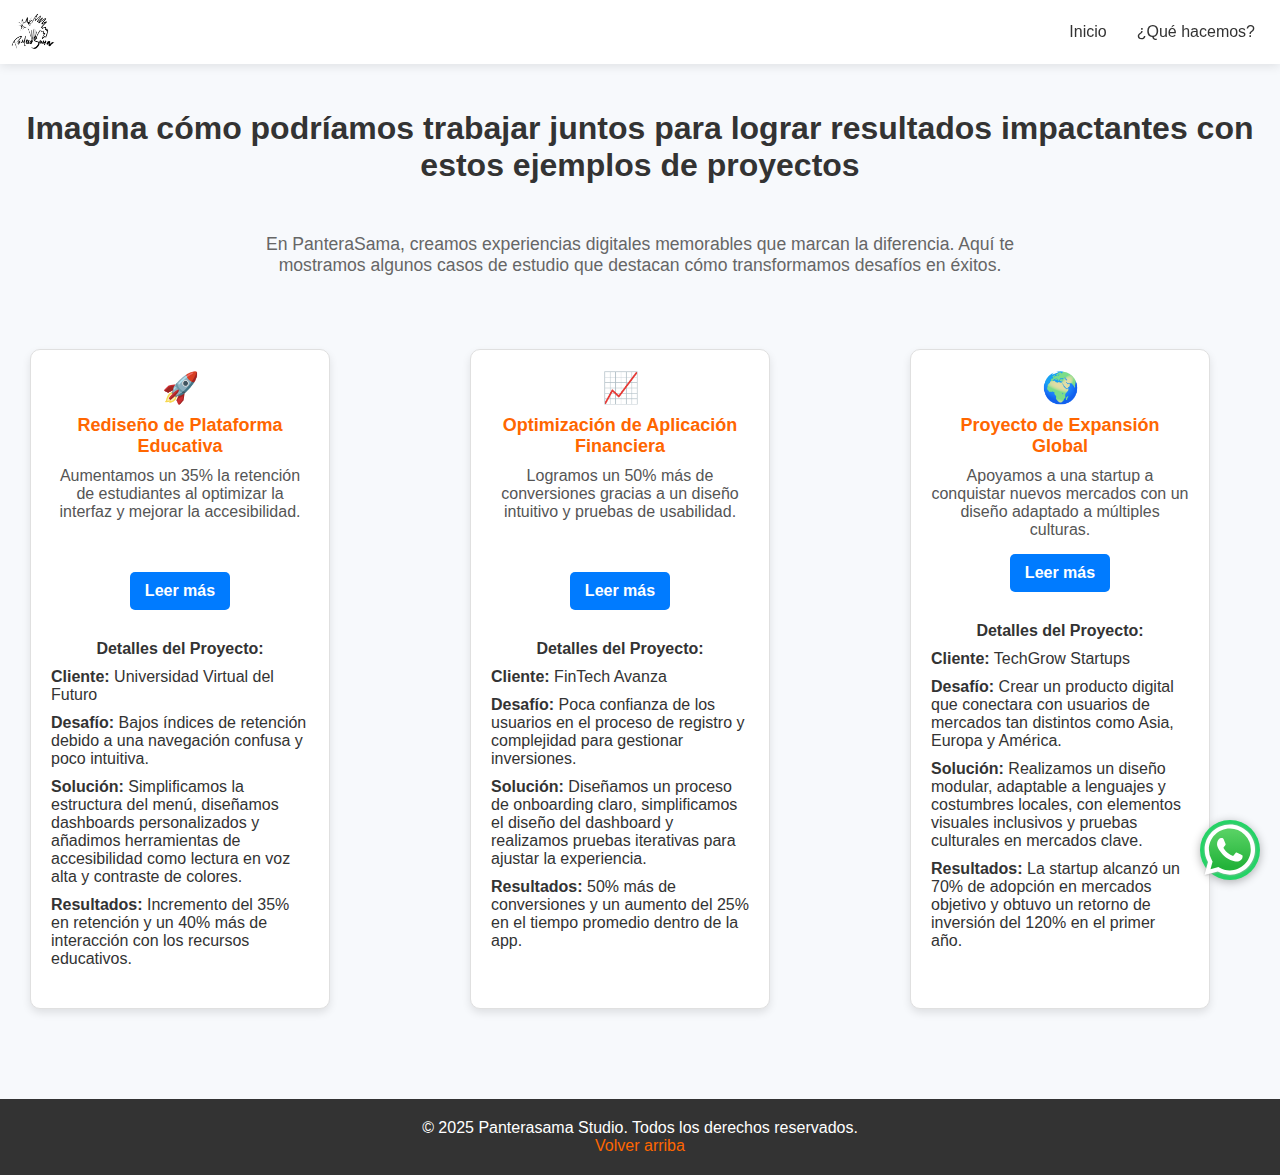
==== quehacemos.html @ 14761b4a "quehacemos" ====
<!DOCTYPE html>
<html lang="es">
<head>
    <meta charset="UTF-8">
    <meta name="viewport" content="width=device-width, initial-scale=1.0">
    <title>Casos de Éxito - Panterasama Studio</title>
    <link rel="stylesheet" href="css/principal.css">
    <link href="https://fonts.googleapis.com/css2?family=Merriweather:wght@300;400;700&display=swap" rel="stylesheet">
</head>
<body>

<!-- Navbar -->
<nav>
    <div class="logo">
        <img src="assets/logo.png" alt="Logo" />
    </div>
    <div class="menu-toggle" id="menu-toggle">☰</div>
    <div class="menu" id="menu">
        <a href="index.html">Inicio</a>
        <a href="quehacemos.html">¿Qué hacemos?</a>
 
    </div>
</nav>
<!-- Botón de WhatsApp -->
<a href="https://wa.me/5491128074418?text=Quiero%20contactarme%20con%20un%20experto%20en%20UX" class="whatsapp-btn" target="_blank">
        
    <img src="assets/WhatsApp.svg">
 </a>
<section id="exitos" class="section">
    <h2>Imagina cómo podríamos trabajar juntos para lograr resultados impactantes con estos ejemplos de proyectos</h2>
    <p>En PanteraSama, creamos experiencias digitales memorables que marcan la diferencia. Aquí te mostramos algunos casos de estudio que destacan cómo transformamos desafíos en éxitos.<br><br><br><br></p>

    <div class="card-container">
        <!-- Caso 1: Plataforma Educativa -->
        <div class="card">
            <div class="card-icon">🚀</div>
            <h3 class="card-title">Rediseño de Plataforma Educativa</h3>
            <p class="card-paragraph">Aumentamos un 35% la retención de estudiantes al optimizar la interfaz y mejorar la accesibilidad.<br><br><br></p>
            <a href="#" class="card-button">Leer más</a>
            <div class="card-details">
                <h4>Detalles del Proyecto:</h4>
                <ul>
                    <li><strong>Cliente:</strong> Universidad Virtual del Futuro</li>
                    <li><strong>Desafío:</strong> Bajos índices de retención debido a una navegación confusa y poco intuitiva.</li>
                    <li><strong>Solución:</strong> Simplificamos la estructura del menú, diseñamos dashboards personalizados y añadimos herramientas de accesibilidad como lectura en voz alta y contraste de colores.</li>
                    <li><strong>Resultados:</strong> Incremento del 35% en retención y un 40% más de interacción con los recursos educativos.</li>
                </ul>
            </div>
        </div>

        <!-- Caso 2: Aplicación Financiera -->
        <div class="card">
            <div class="card-icon">📈</div>
            <h3 class="card-title">Optimización de Aplicación Financiera</h3>
            <p class="card-paragraph">Logramos un 50% más de conversiones gracias a un diseño intuitivo y pruebas de usabilidad.<br><br><br></p>
            <a href="#" class="card-button">Leer más</a>
            <div class="card-details">
                <h4>Detalles del Proyecto:</h4>
                <ul>
                    <li><strong>Cliente:</strong> FinTech Avanza</li>
                    <li><strong>Desafío:</strong> Poca confianza de los usuarios en el proceso de registro y complejidad para gestionar inversiones.</li>
                    <li><strong>Solución:</strong> Diseñamos un proceso de onboarding claro, simplificamos el diseño del dashboard y realizamos pruebas iterativas para ajustar la experiencia.</li>
                    <li><strong>Resultados:</strong> 50% más de conversiones y un aumento del 25% en el tiempo promedio dentro de la app.</li>
                </ul>
            </div>
        </div>

        <!-- Caso 3: Expansión Global -->
        <div class="card">
            <div class="card-icon">🌍</div>
            <h3 class="card-title">Proyecto de Expansión Global</h3>
            <p class="card-paragraph">Apoyamos a una startup a conquistar nuevos mercados con un diseño adaptado a múltiples culturas.</p>
            <a href="#" class="card-button">Leer más</a><br>
            <div class="card-details">
                <h4>Detalles del Proyecto:</h4>
                <ul>
                    <li><strong>Cliente:</strong> TechGrow Startups</li>
                    <li><strong>Desafío:</strong> Crear un producto digital que conectara con usuarios de mercados tan distintos como Asia, Europa y América.</li>
                    <li><strong>Solución:</strong> Realizamos un diseño modular, adaptable a lenguajes y costumbres locales, con elementos visuales inclusivos y pruebas culturales en mercados clave.</li>
                    <li><strong>Resultados:</strong> La startup alcanzó un 70% de adopción en mercados objetivo y obtuvo un retorno de inversión del 120% en el primer año.</li>
                </ul>
            </div>
        </div>
    </div>
</section>


<!-- Footer -->
<footer>
    <p>&copy; 2025 Panterasama Studio. Todos los derechos reservados.</p>
    <a href="#exitos">Volver arriba</a>
</footer>

<script>
    const menuToggle = document.getElementById('menu-toggle');
    const menu = document.getElementById('menu');

    menuToggle.addEventListener('click', () => {
        menu.classList.toggle('hidden');
    });
</script>
</body>
</html>
---- css/principal.css ----
* {
    margin: 0;
    padding: 0;
    box-sizing: border-box;
    font-family: 'Merriweather', serif;

}
body {
    background: #F7F9FC;
    color: #333;
    overflow-x: hidden;

}

/* Navbar */
nav {
position: fixed;
top: 0;
width: 100%;
background: rgba(255, 255, 255, 0.9);
padding: 10px;
display: flex;
justify-content: space-between;
align-items: center;
z-index: 10;
box-shadow: 0 2px 10px rgba(0, 0, 0, 0.1);
}

.logo img {
height: 40px; /* Ajusta el tamaño según sea necesario */
margin-right: auto; /* Esto empuja el menú a la derecha */
}

.menu {
display: flex; /* Asegura que los elementos de menú estén en una línea */
margin-left: auto; /* Empuja el menú al final (derecha) */
}

nav a {
margin: 0 15px;
color: #333;
text-decoration: none;
font-weight: 500;
font-size: 1rem;
transition: color 0.3s;
}

nav a:hover {
color: #ff6600;
}
.menu-toggle {
    display: none;
    cursor: pointer;
}
.menu {
    display: flex;
}
.menu.hidden {
    display: none;
}
/* Secciones */
.section {
    padding: 80px 20px;
    text-align: center;
    position: relative;
    overflow: hidden;

}
.section h2 {
    font-size: 2rem;
    margin-bottom: 50px;
    margin-top:30px;
}
.section p {
    max-width: 800px;
    margin: 0 auto;
    font-size: 1.1rem;
    color: #666;
}
#hero {
    height: 700px;
    position: relative;
    color: white;
    padding: 100px 20px;
    text-align: center;
    clip-path: ellipse(80% 100% at 50% 0%);
    display: flex;
    flex-direction: column;
    align-items: center;
    justify-content: center;
    overflow: hidden; /* Oculta contenido que sobresalga */
}

.hero-video {
    position: absolute;
    top: 60%;
    left: 50%;
    width: 100%;
    height: 100%;
    min-height: 100%;
    transform: translate(-50%, -50%);
    object-fit: cover;
    z-index: -1;
    
}

#hero::before {
    content: "";
    position: absolute;
    top: 0;
    left: 0;
    width: 100%;
    height: 100%;
    background: radial-gradient(circle, rgba(0, 0, 0, 0.5) 0%, rgba(0, 0, 0, 0) 80%);
    z-index: 1;
    
}

#hero h1,
#hero p,
.cta-button-secondary {
    position: relative;
    z-index: 1;
}

.cta-button-secondary {
    display: inline-block;
    background-color: rgb(36, 36, 36);
    color: white;
    padding: 15px 30px;
    font-size: 1.2rem;
    text-decoration: none;
    border-radius: 25px;
    margin-top: 50px;
    transition: background-color 0.3s;
    box-shadow: 5px 5px 50px rgba(255, 255, 255, 0.5); 
}

.cta-button-secondary:hover {
    background-color: #555;
}

.wave {
    position: absolute;
    width: 100%;
    height: 80px;
    bottom: 100%;
    left: 0;
    background: #f9f9f9;
    clip-path: ellipse(50% 40% at 50% 100%);
}



/* Media Queries para pantallas más pequeñas */
@media (max-width: 768px) {
    #hero {
        padding: 50px 10px; /* Ajusta el padding para pantallas pequeñas */
    }

    .hero-video {
        min-height: auto; /* Permite que la altura se ajuste automáticamente */
    }

    .cta-button-secondary {
        font-size: 1rem; /* Reduce el tamaño de fuente del botón */
        padding: 10px 20px; /* Ajusta el padding del botón */
    }
}
/* Efecto de cierre y apertura para el video */
.hero-video.fade-out {
    animation: fadeOut 1s forwards;
}

.hero-video.fade-in {
    animation: fadeIn 1s forwards;
}
/* Efecto de cierre y apertura para el video */
.hero-video {
    opacity: 1;
    transition: opacity 1s ease;
}

.hero-video.fade-out {
    opacity: 0;
}

.hero-video.fade-in {
    opacity: 1;
}

/* Resto de tu CSS como el original */

/* Animaciones de difusión */
@keyframes fadeOut {
    from {
        opacity: 1;
    }
    to {
        opacity: 0;
    }
}

@keyframes fadeIn {
    from {
        opacity: 0;
    }
    to {
        opacity: 1;
    }
}

/* Resto de las secciones */
.benefits, .services {
    display: flex;
    flex-wrap: wrap;
    justify-content: center;
    gap: 20px;
    margin-top: 40px;
}
.benefit-card, .service-card {
    background: white;
    box-shadow: 0px 4px 8px rgba(0, 0, 0, 0.1);
    padding: 20px;
    border-radius: 15px;
    width: 300px;
    text-align: left;
    transition: transform 0.3s;
}
.benefit-card:hover, .service-card:hover {
    transform: translateY(-5px);
}
.benefit-card h3, .service-card h3 {
    color: #ff6600;
    font-size: 1.2rem;
    margin-bottom: 10px;
}
.benefit-card p, .service-card p {
    font-size: 1rem;
    color: #555;
}
.plans {
display: flex;
justify-content: center;
gap: 20px;
margin-top: 40px;
}

.plan-card {
background: white;
box-shadow: 0px 4px 8px rgba(0, 0, 0, 0.1);
padding: 20px;
border-radius: 15px;
width: 300px;
text-align: center;
transition: transform 0.3s;
}

.plan-card:hover {
transform: translateY(-5px);
}

.plan-card h3 {
color: #ff6600;
font-size: 1.5rem;
margin-bottom: 10px;
}

.plan-card p {
font-size: 1rem;
color: #555;
}
table {
margin-top: 40px;
border-collapse: collapse;
width: 100%;
}

th, td {
border: 1px solid #ddd;
padding: 8px;
text-align: center;
}

th {
background-color: #f2f2f2;
color: #333;
}

td {
background-color: white;
color: #555;
}

tr:hover {
background-color: #f1f1f1;
}

/* FAQ */
.faq {
    margin-top: 40px;
    width: 100%;
}
.faq-question {
    background: #fff;
    padding: 15px;
    margin: 10px 0;
    border-radius: 5px;
    cursor: pointer;
    display: flex;
    justify-content: space-between;
    align-items: center;
    box-shadow: 0px 2px 4px rgba(0, 0, 0, 0.1);
}
.faq-answer {
    display: none;
    padding: 15px;
    background: #f9f9f9;
    border-radius: 5px;
    margin-top: 5px;
    box-shadow: 0px 2px 4px rgba(0, 0, 0, 0.1);
}
/* Footer */
footer {
    padding: 20px;
    background-color: #333;
    color: white;
    text-align: center;
}
footer a {
    color: #ff6600;
    text-decoration: none;
    margin: 0 10px;
}
/* Responsive Styles */
@media (max-width: 768px) {
    .menu {
        display: none;
        flex-direction: column;
        position: absolute;
        top: 60px;
        right: 0;
        background: white;
        width: 200px;
        border: 1px solid #ccc;
    }
    .menu-toggle {
        display: block;
    }
}
#planes {
background: #f7f9fc;
padding: 50px 20px;
border-radius: 15px;
margin-top: 40px;
}

.plan-card {
background: white;
box-shadow: 0px 4px 16px rgba(0, 0, 0, 0.1);
padding: 30px;
border-radius: 15px;
width: 300px;
text-align: center;
transition: transform 0.3s;
position: relative;
overflow: hidden;
}

.plan-card:hover {
transform: translateY(-5px);
}

.plan-card h3 {
color: #ff6600;
font-size: 1.5rem;
margin-bottom: 10px;
}

.plan-card p {
font-size: 1rem;
color: #555;
}

.plan-price {
font-size: 1.5rem;
color: #333;
margin: 15px 0;
}

ul {
list-style-type: none;
padding: 0;
text-align: left;
margin-bottom: 20px;
}

ul li {
margin: 10px 0;
}
.plan-price {
font-size: 2rem; /* Aumenta el tamaño de la fuente */
color: #ff6600; /* Cambia el color para mayor contraste */
margin: 20px 0; /* Espacio superior e inferior */

padding: 10px; /* Agrega un poco de espacio interno */

border-radius: 10px; /* Bordes redondeados para suavizar el diseño */
background-color: rgba(255, 102, 0, 0.1); /* Fondo semitransparente */

}

p.plan-price{margin-top:20px;margin-bottom:20px;}
.service-card {
background: white;
box-shadow: 0px 8px 16px rgba(0, 0, 0, 0.1);
padding: 20px;
border-radius: 15px;
width: 300px;
text-align: center; /* Cambiar a centro */
transition: transform 0.3s, box-shadow 0.3s; /* Animación más fluida */
}

.service-card:hover {
transform: translateY(-5px);
box-shadow: 0px 12px 24px rgba(0, 0, 0, 0.2); /* Sombra más pronunciada al hacer hover */
}

.service-icon {
width: 100px; /* Ajustar el tamaño de la imagen */
height: auto; /* Mantener la proporción */
margin-bottom: 15px; /* Espaciado entre imagen y título */
}
#section2 {
    background: #f7f9fc;
}
.services {
    display: grid;
    grid-template-columns: repeat(auto-fit, minmax(250px, 1fr));
    gap: 20px;
    margin-top: 40px;
    padding: 20px;
}
.service-card {
    background: white;
    box-shadow: 0px 8px 16px rgba(0, 0, 0, 0.1);
    padding: 20px;
    border-radius: 15px;
    text-align: center;
    transition: transform 0.3s, box-shadow 0.3s;
    opacity: 0;
    transform: translateY(20px);
    animation: fadeIn 0.5s forwards;
}
.service-card:hover {
    transform: translateY(-5px);
           }
@keyframes fadeIn {
    to {
        opacity: 1;
        transform: translateY(0);
    }
}
.service-icon {
    width: 80px; /* Ajustar el tamaño de la imagen */
    height: auto; /* Mantener la proporción */
    margin-bottom: 15px; /* Espaciado entre imagen y título */
}
.step-by-step {
margin-top: 40px;
padding: 20px;
background: linear-gradient(to right, #a3e1e2, #d1a6e0, #ffffff);
border-radius: 10px;
box-shadow: 0px 2px 8px rgba(0, 0, 0, 0.1);
}

.step {
margin: 20px 0;
padding: 15px;

border-radius: 5px;
box-shadow: 0px 2px 4px rgba(0, 0, 0, 0.1);
}

.step h3 {
color: #ff6600;
}
#nuestro-proceso {
background: linear-gradient(to right, #a3e1e2, #d1a6e0, #ffffff);
padding: 50px 20px;
border-radius: 10px;
box-shadow: 0px 2px 8px rgba(0, 0, 0, 0.1);
}
.process-container {
position: relative;
max-width: 800px;
margin: 0 auto;
}
.process-step {
display: flex;
align-items: flex-start;
margin: 20px 0;
position: relative;
}
.step-number {
font-size: 3rem; /* Tamaño grande */
font-weight: bold;
color: #ff6600; /* Color que contrasta */
margin-right: 20px; /* Espacio entre número y texto */
}
.step-description {
flex: 1; /* Ocupa el espacio restante */
text-align: left; /* Alineación a la izquierda */
}
/* Degradado en secciones */

#nuestro-proceso {
    background: #f7e6ff;

}
/* Cambia la clase .service-card */
.service-card {
background: transparent; /* Elimina el fondo */
box-shadow: none; /* Elimina la sombra */
padding: 20px; /* Mantiene el espaciado interno */
text-align: center; /* Centra el texto */
transition: transform 0.3s; /* Mantiene la transición */
}

/* Si deseas resaltar un hover, puedes agregarlo sin sombra */
.service-card:hover {
transform: translateY(-5px); /* Efecto hover */
}

/* Asegúrate de ajustar el tamaño de los iconos si es necesario */
.service-icon {
width: 80px; /* Ajustar el tamaño de la imagen */
height: auto; /* Mantener la proporción */
margin-bottom: 15px; /* Espaciado entre imagen y título */
}

/* Mantén la clase de servicios como está */
.services {
display: grid;
grid-template-columns: repeat(auto-fit, minmax(250px, 1fr));
gap: 20px;
margin-top: 40px;
padding: 10px; /* Espaciado alrededor de los servicios */
}
.card-container {
display: flex;
flex-wrap: wrap; /* Permite que las tarjetas se ajusten a diferentes tamaños de pantalla */
justify-content: space-between; /* Espacio entre las tarjetas */
max-width: 1200px; /* Ancho máximo de las tarjetas */
width: 100%; /* Ocupa todo el ancho disponible */
}

.card {
border: 1px solid #e0e0e0; /* Borde más suave */
border-radius: 10px; /* Esquinas redondeadas */
padding: 10px;
background-color: white; /* Fondo blanco para las tarjetas */
width: calc(25% - 10px); /* Ancho de la tarjeta ajustado para 4 en una fila, restando margen */
margin: 5px; /* Espacio entre las tarjetas */
box-shadow: 0 4px 8px rgba(0, 0, 0, 0.1); /* Sombra más suave */
transition: transform 0.2s; /* Transición suave para efectos */
text-align: center; /* Centrar el texto dentro de la tarjeta */
}

.card:hover {
transform: translateY(-5px); /* Elevación en hover */
}

.card-icon {
font-size: 30px; /* Tamaño del icono más grande */
margin-bottom: 10px; /* Espacio debajo del icono */
color: #007BFF; /* Color azul para el icono */
}

.card-title {
font-size: 18px; /* Tamaño del título */
margin: 0; /* Sin margen */
color: #333; /* Color gris oscuro para el título */
}

.card-paragraph {
font-size: 14px; /* Tamaño del párrafo */
margin-top: 5px; /* Espacio arriba del párrafo */
color: #666; /* Color gris claro para el texto */
}

.card-button {
display: inline-block;
margin-top: 15px;
padding: 10px 15px; /* Espaciado del botón */
background-color: #007BFF; /* Color del botón */
color: white; /* Color del texto del botón */
border: none; /* Sin borde */
border-radius: 5px; /* Esquinas redondeadas */
text-decoration: none; /* Sin subrayado */
font-weight: bold; /* Texto en negrita */
text-align: center; /* Centrar texto */
transition: background-color 0.3s; /* Transición de color */
}

.card-button:hover {
background-color: #0056b3; /* Color más oscuro al pasar el mouse */
}

@media (max-width: 600px) {
.card {
width: 90%; /* Ancho de la tarjeta en pantallas pequeñas */
max-width: none; /* Elimina el ancho máximo */
margin: 5px; /* Reducir margen en pantallas pequeñas */
}
}

#section4{
background-color:#ccc;
}
#section5{
    background: linear-gradient(135deg, #A85D7E, #C89EAD, #EDEDED, #B4A6B0, #634D6E, #422532); /* Degradado de azul claro a violeta suave y blanco */}

.whatsapp-btn {
position: fixed;
bottom: 20px;
right: 20px;
background-color: #25d366;
color: white;
border-radius: 50%;
width: 60px;
height: 60px;
display: flex;
align-items: center;
justify-content: center;
font-size: 30px;
box-shadow: 0px 2px 10px rgba(0, 0, 0, 0.3);
cursor: pointer;
z-index: 1000;
text-decoration: none;
}

.whatsapp-btn:hover {
background-color: #20b358;
}
/* Estilos para el aviso de promoción */
.promo-banner {
    position: fixed;
    top: 60px; /* Ajusta según la altura de tu nav */
    width: 100%;
    background-color:#333;
    color: white;
    text-align: center;
    font-size: 1.2rem;
    padding: 10px 0;
    z-index: 1000;
    overflow: hidden;
}

.promo-message {
    display: inline-block;
    white-space: nowrap;
    animation: scroll 10s linear infinite;
}

/* Animación de carrusel */
@keyframes scroll {
    0% {
        transform: translateX(100%);
    }
    100% {
        transform: translateX(-100%);
    }
}
nav {
    position: fixed;
    top: 0;
    width: 100%;
    background: rgb(255, 255, 255, 0.9);
    padding: 10px;
    display: flex;
    justify-content: space-between;
    align-items: center;
    z-index: 10;
    : 0 2px 10px rgb(0, 0, 0, 0.1);
    }
    
    .logo img {
    height: 40px; /* Ajusta el tamaño según sea necesario */
    margin-right: auto; /* Esto empuja el menú a la derecha */
    }
    
    .menu {
    display: flex; /* Asegura que los elementos de menú estén en una línea */
    margin-left: auto; /* Empuja el menú al final (derecha) */
    }
    
    nav a {
    margin: 0 15px;
    color: #333;
    text-decoration: none;
    font-weight: 500;
    font-size: 1rem;
    transition: color 0.3s;
    }
    
    nav a:hover {
    color: #ff6600;
    }
    .menu-toggle {
        display: none;
        cursor: pointer;
    }
    .menu {
        display: flex;
    }
    .menu.hidden {
        display: none;
    }
    /* Secciones */
    .section {
        padding: 80px 20px;
        text-align: center;
        position: relative;
        overflow: hidden;
    
    }
    .section h2 {
        font-size: 2rem;
        margin-bottom: 50px;
        margin-top:30px;
    }
    .section p {
        max-width: 800px;
        margin: 0 auto;
        font-size: 1.1rem;
        color: #666;
    }
    #hero {
        height: 700px;
        position: relative;
        color: white;
        padding: 100px 20px;
        text-align: center;
        clip-path: ellipse(80% 100% at 50% 0%);
        display: flex;
        flex-direction: column;
        align-items: center;
        justify-content: center;
        overflow: hidden; /* Oculta contenido que sobresalga */
    }
    
    .hero-video {
        position: absolute;
        top: 60%;
        left: 50%;
        width: 100%;
        height: 100%;
        min-height: 100%;
        transform: translate(-50%, -50%);
        object-fit: cover;
        z-index: -1;
        
    }
    
    #hero::before {
        content: "";
        position: absolute;
        top: 0;
        left: 0;
        width: 100%;
        height: 100%;
        background: radial-gradient(circle, rgb(0, 0, 0, 0.5) 0%, rgb(0, 0, 0, 0) 80%);
        z-index: 1;
        
    }
    
    #hero h1,
    #hero p,
    .cta-button-secondary {
        position: relative;
        z-index: 1;
    }
    
    .cta-button-secondary {
        display: inline-block;
        background-color: rgb(36, 36, 36);
        color: white;
        padding: 15px 30px;
        font-size: 1.2rem;
        text-decoration: none;
        border-radius: 25px;
        margin-top: 50px;
        transition: background-color 0.3s;
        : 5px 5px 50px rgb(255, 255, 255, 0.5); 
    }
    
    .cta-button-secondary:hover {
        background-color: #555;
    }
    
    .wave {
        position: absolute;
        width: 100%;
        height: 80px;
        bottom: 100%;
        left: 0;
        background: #f9f9f9;
        clip-path: ellipse(50% 40% at 50% 100%);
    }
    
    
    
    /* Media Queries para pantallas más pequeñas */
    @media (max-width: 768px) {
        #hero {
            padding: 50px 10px; /* Ajusta el padding para pantallas pequeñas */
        }
    
        .hero-video {
            min-height: auto; /* Permite que la altura se ajuste automáticamente */
        }
    
        .cta-button-secondary {
            font-size: 1rem; /* Reduce el tamaño de fuente del botón */
            padding: 10px 20px; /* Ajusta el padding del botón */
        }
    }
    
    /* Resto de las secciones */
    .benefits, .services {
        display: flex;
        flex-wrap: wrap;
        justify-content: center;
        gap: 20px;
        margin-top: 40px;
    }
    .benefit-card, .service-card {
        background: white;
        : 0px 4px 8px rgb(0, 0, 0, 0.1);
        padding: 20px;
        border-radius: 15px;
        width: 300px;
        text-align: left;
        transition: transform 0.3s;
    }
    .benefit-card:hover, .service-card:hover {
        transform: translateY(-5px);
    }
    .benefit-card h3, .service-card h3 {
        color: #ff6600;
        font-size: 1.2rem;
        margin-bottom: 10px;
    }
    .benefit-card p, .service-card p {
        font-size: 1rem;
        color: #555;
    }
    .plans {
    display: flex;
    justify-content: center;
    gap: 20px;
    margin-top: 40px;
    }
    
    .plan-card {
    background: white;
    : 0px 4px 8px rgb(0, 0, 0, 0.1);
    padding: 20px;
    border-radius: 15px;
    width: 300px;
    text-align: center;
    transition: transform 0.3s;
    }
    
    .plan-card:hover {
    transform: translateY(-5px);
    }
    
    .plan-card h3 {
    color: #ff6600;
    font-size: 1.5rem;
    margin-bottom: 10px;
    }
    
    .plan-card p {
    font-size: 1rem;
    color: #555;
    }
    table {
    margin-top: 40px;
    border-collapse: collapse;
    width: 100%;
    }
    
    th, td {
    border: 1px solid #ddd;
    padding: 8px;
    text-align: center;
    }
    
    th {
    background-color: #f2f2f2;
    color: #333;
    }
    
    td {
    background-color: white;
    color: #555;
    }
    
    tr:hover {
    background-color: #f1f1f1;
    }
    
    /* FAQ */
    .faq {
        margin-top: 40px;
        width: 100%;
    }
    .faq-question {
        background: #fff;
        padding: 15px;
        margin: 10px 0;
        border-radius: 5px;
        cursor: pointer;
        display: flex;
        justify-content: space-between;
        align-items: center;
        : 0px 2px 4px rgb(0, 0, 0, 0.1);
    }
    .faq-answer {
        display: none;
        padding: 15px;
        background: #f9f9f9;
        border-radius: 5px;
        margin-top: 5px;
        : 0px 2px 4px rgb(0, 0, 0, 0.1);
    }
    /* Footer */
    footer {
        padding: 20px;
        background-color: #333;
        color: white;
        text-align: center;
    }
    footer a {
        color: #ff6600;
        text-decoration: none;
        margin: 0 10px;
    }
    /* Responsive Styles */
    @media (max-width: 768px) {
        .menu {
            display: none;
            flex-direction: column;
            position: absolute;
            top: 60px;
            right: 0;
            background: white;
            width: 200px;
            border: 1px solid #ccc;
        }
        .menu-toggle {
            display: block;
        }
    }
    #planes {
    background: #f7f9fc;
    padding: 50px 20px;
    border-radius: 15px;
    margin-top: 40px;
    }
    
    .plan-card {
    background: white;
    : 0px 4px 16px rgb(0, 0, 0, 0.1);
    padding: 30px;
    border-radius: 15px;
    width: 300px;
    text-align: center;
    transition: transform 0.3s;
    position: relative;
    overflow: hidden;
    }
    
    .plan-card:hover {
    transform: translateY(-5px);
    }
    
    .plan-card h3 {
    color: #ff6600;
    font-size: 1.5rem;
    margin-bottom: 10px;
    }
    
    .plan-card p {
    font-size: 1rem;
    color: #555;
    }
    
    .plan-price {
    font-size: 1.5rem;
    color: #333;
    margin: 15px 0;
    }
    
    ul {
    list-style-type: none;
    padding: 0;
    text-align: left;
    margin-bottom: 20px;
    }
    
    ul li {
    margin: 10px 0;
    }
    .plan-price {
    font-size: 2rem; /* Aumenta el tamaño de la fuente */
    color: #ff6600; /* Cambia el color para mayor contraste */
    margin: 20px 0; /* Espacio superior e inferior */
    
    padding: 10px; /* Agrega un poco de espacio interno */
    
    border-radius: 10px; /* Bordes redondeados para suavizar el diseño */
    background-color: rgb(255, 102, 0, 0.1); /* Fondo semitransparente */
    
    }
    
    p.plan-price{margin-top:20px;margin-bottom:20px;}
    .service-card {
    background: white;
    : 0px 8px 16px rgb(0, 0, 0, 0.1);
    padding: 20px;
    border-radius: 15px;
    width: 300px;
    text-align: center; /* Cambiar a centro */
    transition: transform 0.3s,  0.3s; /* Animación más fluida */
    }
    
    .service-card:hover {
    transform: translateY(-5px);
    : 0px 12px 24px rgb(0, 0, 0, 0.2); /* Sombra más pronunciada al hacer hover */
    }
    
    .service-icon {
    width: 100px; /* Ajustar el tamaño de la imagen */
    height: auto; /* Mantener la proporción */
    margin-bottom: 15px; /* Espaciado entre imagen y título */
    }
    #section2 {
        background: #f7f9fc;
    }
    .services {
        display: grid;
        grid-template-columns: repeat(auto-fit, minmax(250px, 1fr));
        gap: 20px;
        margin-top: 40px;
        padding: 20px;
    }
    .service-card {
        background: white;
        : 0px 8px 16px rgb(0, 0, 0, 0.1);
        padding: 20px;
        border-radius: 15px;
        text-align: center;
        transition: transform 0.3s,  0.3s;
        opacity: 0;
        transform: translateY(20px);
        animation: fadeIn 0.5s forwards;
    }
    .service-card:hover {
        transform: translateY(-5px);
               }
    @keyframes fadeIn {
        to {
            opacity: 1;
            transform: translateY(0);
        }
    }
    .service-icon {
        width: 80px; /* Ajustar el tamaño de la imagen */
        height: auto; /* Mantener la proporción */
        margin-bottom: 15px; /* Espaciado entre imagen y título */
    }
    .step-by-step {
    margin-top: 40px;
    padding: 20px;
    background: none(to right, #a3e1e2, #d1a6e0, #ffffff);
    border-radius: 10px;
    : 0px 2px 8px rgb(0, 0, 0, 0.1);
    }
    
    .step {
    margin: 20px 0;
    padding: 15px;
    
    border-radius: 5px;
    : 0px 2px 4px rgb(0, 0, 0, 0.1);
    }
    
    .step h3 {
    color: #ff6600;
    }
    #nuestro-proceso {
    background: none(to right, #a3e1e2, #d1a6e0, #ffffff);
    padding: 50px 20px;
    border-radius: 10px;
    : 0px 2px 8px rgb(0, 0, 0, 0.1);
    }
    .process-container {
    position: relative;
    max-width: 800px;
    margin: 0 auto;
    }
    .process-step {
    display: flex;
    align-items: flex-start;
    margin: 20px 0;
    position: relative;
    }
    .step-number {
    font-size: 3rem; /* Tamaño grande */
    font-weight: bold;
    color: #ff6600; /* Color que contrasta */
    margin-right: 20px; /* Espacio entre número y texto */
    }
    .step-description {
    flex: 1; /* Ocupa el espacio restante */
    text-align: left; /* Alineación a la izquierda */
    }
    /* Degradado en secciones */
    
    #nuestro-proceso {
        background: #f7e6ff;
    
    }
    /* Cambia la clase .service-card */
    .service-card {
    background: transparent; /* Elimina el fondo */
    : none; /* Elimina la sombra */
    padding: 20px; /* Mantiene el espaciado interno */
    text-align: center; /* Centra el texto */
    transition: transform 0.3s; /* Mantiene la transición */
    }
    
    /* Si deseas resaltar un hover, puedes agregarlo sin sombra */
    .service-card:hover {
    transform: translateY(-5px); /* Efecto hover */
    }
    
    /* Asegúrate de ajustar el tamaño de los iconos si es necesario */
    .service-icon {
    width: 80px; /* Ajustar el tamaño de la imagen */
    height: auto; /* Mantener la proporción */
    margin-bottom: 15px; /* Espaciado entre imagen y título */
    }
    
    /* Mantén la clase de servicios como está */
    .services {
    display: grid;
    grid-template-columns: repeat(auto-fit, minmax(250px, 1fr));
    gap: 20px;
    margin-top: 40px;
    padding: 10px; /* Espaciado alrededor de los servicios */
    }
    .card-container {
    display: flex;
    flex-wrap: wrap; /* Permite que las tarjetas se ajusten a diferentes tamaños de pantalla */
    justify-content: space-between; /* Espacio entre las tarjetas */
    max-width: 1200px; /* Ancho máximo de las tarjetas */
    width: 100%; /* Ocupa todo el ancho disponible */
    }
    
    .card {
    border: 1px solid #e0e0e0; /* Borde más suave */
    border-radius: 10px; /* Esquinas redondeadas */
    padding: 10px;
    background-color: white; /* Fondo blanco para las tarjetas */
    width: calc(25% - 10px); /* Ancho de la tarjeta ajustado para 4 en una fila, restando margen */
    margin: 5px; /* Espacio entre las tarjetas */
    : 0 4px 8px rgb(0, 0, 0, 0.1); /* Sombra más suave */
    transition: transform 0.2s; /* Transición suave para efectos */
    text-align: center; /* Centrar el texto dentro de la tarjeta */
    }
    
    .card:hover {
    transform: translateY(-5px); /* Elevación en hover */
    }
    
    .card-icon {
    font-size: 30px; /* Tamaño del icono más grande */
    margin-bottom: 10px; /* Espacio debajo del icono */
    color: #007BFF; /* Color azul para el icono */
    }
    
    .card-title {
    font-size: 18px; /* Tamaño del título */
    margin: 0; /* Sin margen */
    color: #333; /* Color gris oscuro para el título */
    }
    
    .card-paragraph {
    font-size: 14px; /* Tamaño del párrafo */
    margin-top: 5px; /* Espacio arriba del párrafo */
    color: #666; /* Color gris claro para el texto */
    }
    
    .card-button {
    display: inline-block;
    margin-top: 15px;
    padding: 10px 15px; /* Espaciado del botón */
    background-color: #007BFF; /* Color del botón */
    color: white; /* Color del texto del botón */
    border: none; /* Sin borde */
    border-radius: 5px; /* Esquinas redondeadas */
    text-decoration: none; /* Sin subrayado */
    font-weight: bold; /* Texto en negrita */
    text-align: center; /* Centrar texto */
    transition: background-color 0.3s; /* Transición de color */
    }
    
    .card-button:hover {
    background-color: #0056b3; /* Color más oscuro al pasar el mouse */
    }
    
    @media (max-width: 600px) {
    .card {
    width: 90%; /* Ancho de la tarjeta en pantallas pequeñas */
    max-width: none; /* Elimina el ancho máximo */
    margin: 5px; /* Reducir margen en pantallas pequeñas */
    }
    }
    
    #section4{
    background-color:#ccc;
    }
    #section5{
        background: none(135deg, #A85D7E, #C89EAD, #EDEDED, #B4A6B0, #634D6E, #422532); /* Degradado de azul claro a violeta suave y blanco */}
    
    .whatsapp-btn {
    position: fixed;
    bottom: 20px;
    right: 20px;
    background-color: #25d366;
    color: white;
    border-radius: 50%;
    width: 60px;
    height: 60px;
    display: flex;
    align-items: center;
    justify-content: center;
    font-size: 30px;
    : 0px 2px 10px rgb(0, 0, 0, 0.3);
    cursor: pointer;
    z-index: 1000;
    text-decoration: none;
    }
    
    .whatsapp-btn:hover {
    background-color: #20b358;
    }
    /* Estilos para el aviso de promoción */
    .promo-banner {
        position: fixed;
        top: 60px; /* Ajusta según la altura de tu nav */
        width: 100%;
        background-color:#333;
        color: white;
        text-align: center;
        font-size: 1.2rem;
        padding: 10px 0;
        z-index: 1000;
        overflow: hidden;
    }
    
    .promo-message {
        display: inline-block;
        white-space: nowrap;
        animation: scroll 10s linear infinite;
    }
    
    /* Animación de carrusel */
    @keyframes scroll {
        0% {
            transform: translateX(100%);
        }
        100% {
            transform: translateX(-100%);
        }
    }
    /* Estilo base */
    * {
        margin: 0;
        padding: 0;
        box-sizing: border-box;
        font-family: 'Montserrat', sans-serif;
    }
    
    body {
        background: #F7F9FC;
        color: #333;
        overflow-x: hidden;
    }
    
    /* Navbar */
    nav {
        position: fixed;
        top: 0;
        width: 100%;
        background: rgb(255, 255, 255, 0.9);
        padding: 10px;
        display: flex;
        justify-content: space-between;
        align-items: center;
        z-index: 10;
        : 0 2px 10px rgb(0, 0, 0, 0.1);
    }
    
    .logo img {
        height: 40px;
        margin-right: auto;
    }
    
    .menu {
        display: flex;
        margin-left: auto;
    }
    
    nav a {
        margin: 0 15px;
        color: #333;
        text-decoration: none;
        font-weight: 500;
        font-size: 1rem;
        transition: color 0.3s;
    }
    
    nav a:hover {
        color: #ff6600;
    }
    
    .menu-toggle {
        display: none;
        cursor: pointer;
    }
    
    /* Hero */
    #hero {
        height: 700px;
        position: relative;
        color: white;
        padding: 100px 20px;
        text-align: center;
        display: flex;
        flex-direction: column;
        align-items: center;
        justify-content: center;
        overflow: hidden;
    }
    
    #hero h1 {
        font-size: 3rem;
        margin-bottom: 20px;
    }
    
    #hero p {
        font-size: 1.2rem;
        max-width: 800px;
    }
    
    /* Secciones generales */
    .section {
        padding: 80px 20px;
        text-align: center;
    }
    
    .section h2 {
        font-size: 2rem;
        margin-bottom: 50px;
    }
    
    .section p {
        max-width: 800px;
        margin: 0 auto;
        font-size: 1.1rem;
        color: #666;
    }
    
    /* Tarjetas */
    .card {
        background: white;
        : 0px 4px 8px rgb(0, 0, 0, 0.1);
        padding: 20px;
        border-radius: 10px;
        width: 300px;
        text-align: center;
        margin: 10px;
    }
    
    .card h3 {
        color: #ff6600;
        margin-bottom: 10px;
    }
    
    .card p {
        color: #555;
        font-size: 1rem;
    }
    
    /* Footer */
    footer {
        padding: 20px;
        background-color: #333;
        color: white;
        text-align: center;
    }
    
    footer a {
        color: #ff6600;
        text-decoration: none;
    }
    
    /* Media Queries */
    @media (max-width: 1200px) {
        .card {
            width: calc(33.33% - 20px);
        }
    }
    
    @media (max-width: 992px) {
        .card {
            width: calc(50% - 20px);
        }
    
        #hero h1 {
            font-size: 2.5rem;
        }
    
        #hero p {
            font-size: 1rem;
        }
    }
    
    @media (max-width: 768px) {
        .menu {
            display: none;
        }
    
        .menu-toggle {
            display: block;
        }
    
        .card {
            width: 100%;
        }
    
        nav a {
            font-size: 0.9rem;
        }
    }
    
    @media (max-width: 576px) {
        #hero h1 {
            font-size: 2rem;
        }
    
        #hero p {
            font-size: 0.9rem;
        }
    
        nav {
            flex-direction: column;
            align-items: flex-start;
        }
    
        .menu-toggle {
            margin-bottom: 10px;
        }
    
        footer {
            font-size: 0.9rem;
        }
    }
    
    /* Full responsiveness */
    @media (max-width: 1200px) {
        .card {
            width: calc(33.33% - 20px);
        }
    }
    
    @media (max-width: 992px) {
        .card {
            width: calc(50% - 20px);
        }
    
        #hero h1 {
            font-size: 2.5rem;
        }
    
        #hero p {
            font-size: 1rem;
        }
    }
    
    @media (max-width: 768px) {
        .menu {
            display: none;
        }
    
        .menu-toggle {
            display: block;
        }
    
        .card {
            width: 100%;
        }
    
        nav a {
            font-size: 0.9rem;
        }
    }
    
    @media (max-width: 576px) {
        #hero h1 {
            font-size: 2rem;
        }
    
        #hero p {
            font-size: 0.9rem;
        }
    
        nav {
            flex-direction: column;
            align-items: flex-start;
        }
    
        .menu-toggle {
            margin-bottom: 10px;
        }
    
        footer {
            font-size: 0.9rem;
        }
    
        .card-container {
            flex-direction: column;
            align-items: center;
        }
    }
    
    /* Responsiveness for Plans Section */
    @media (max-width: 1200px) {
        .plans {
            flex-wrap: wrap;
            gap: 15px;
        }
    
        .plan-card {
            width: calc(33.33% - 10px);
        }
    }
    
    @media (max-width: 992px) {
        .plan-card {
            width: calc(50% - 10px);
        }
    }
    
    @media (max-width: 768px) {
        .plans {
            flex-direction: column;
            align-items: center;
        }
    
        .plan-card {
            width: 90%;
            margin: 0 auto;
        }
    }
    
    @media (max-width: 576px) {
        .plan-card h3 {
            font-size: 1.3rem;
        }
    
        .plan-card p {
            font-size: 1rem;
        }
    
        .plan-price {
            font-size: 1.2rem;
        }
    }
    .card-button{
        margin-bottom:30px;
    }
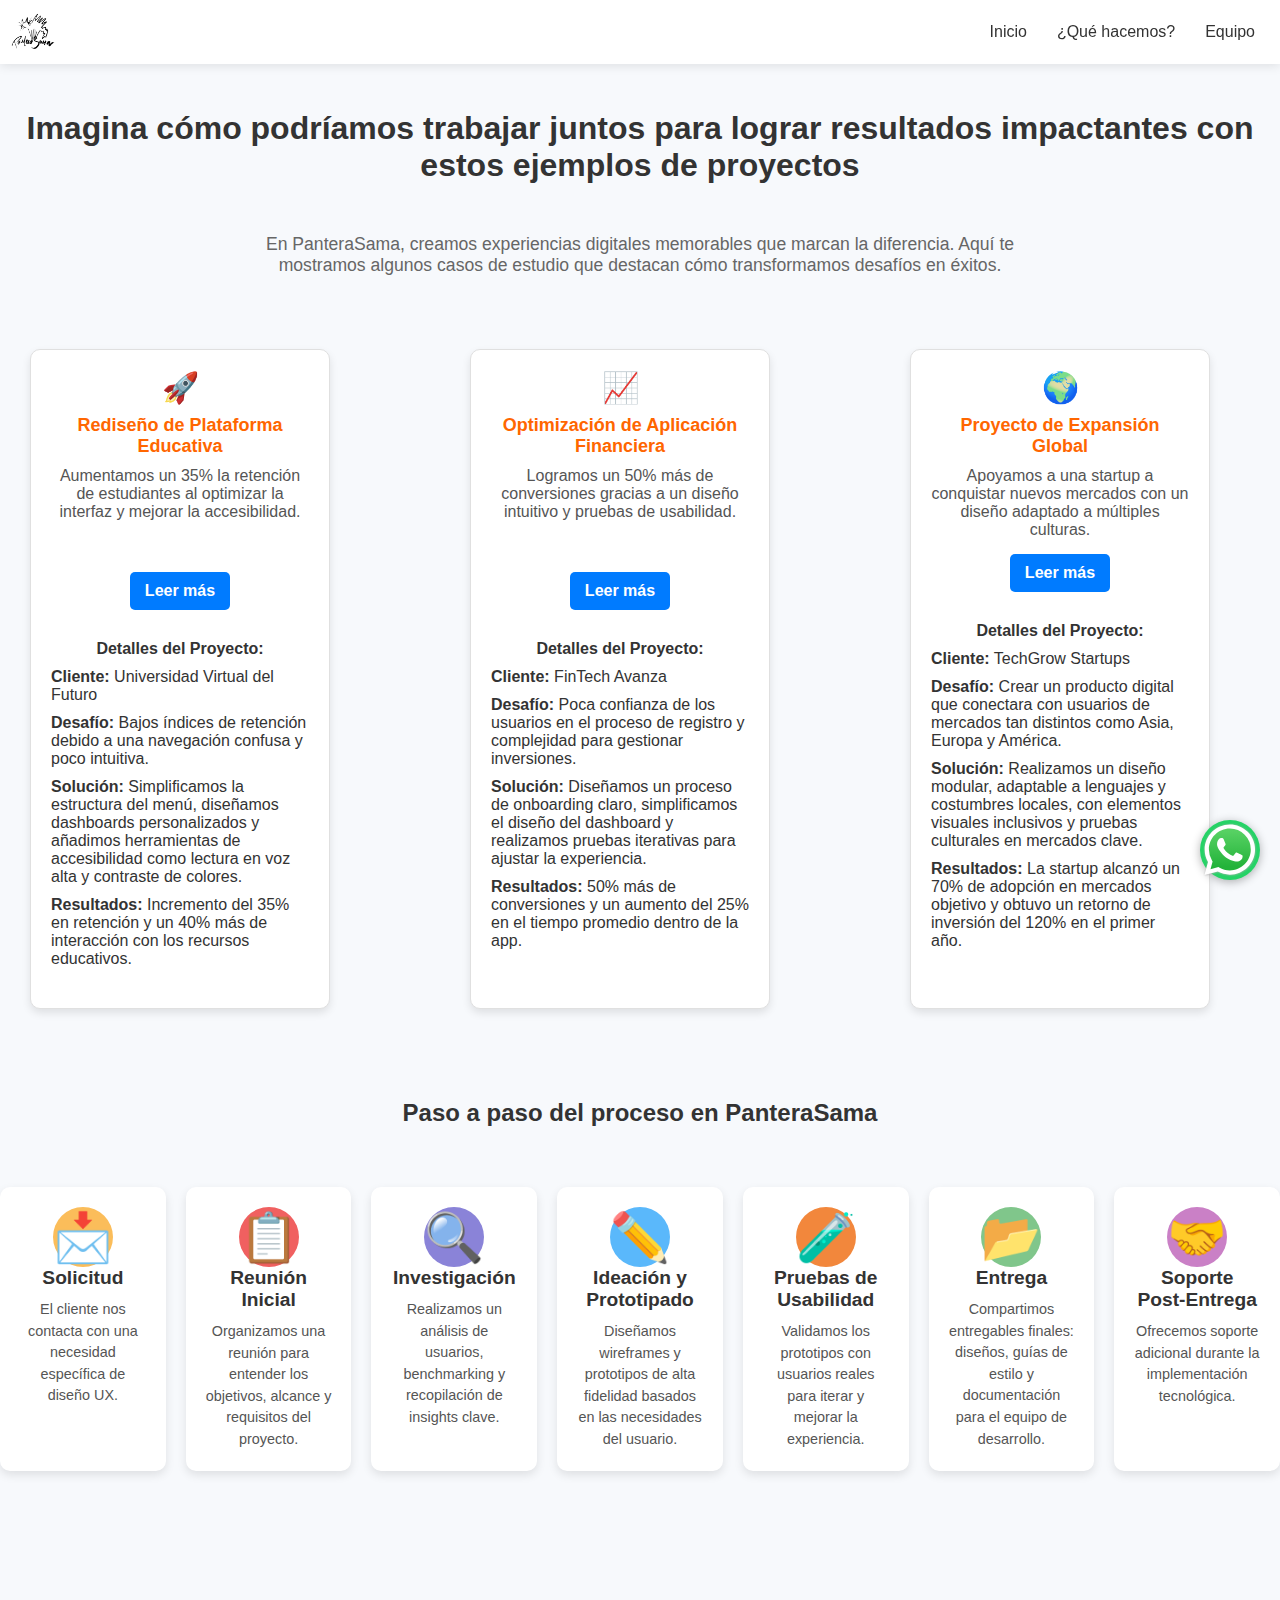
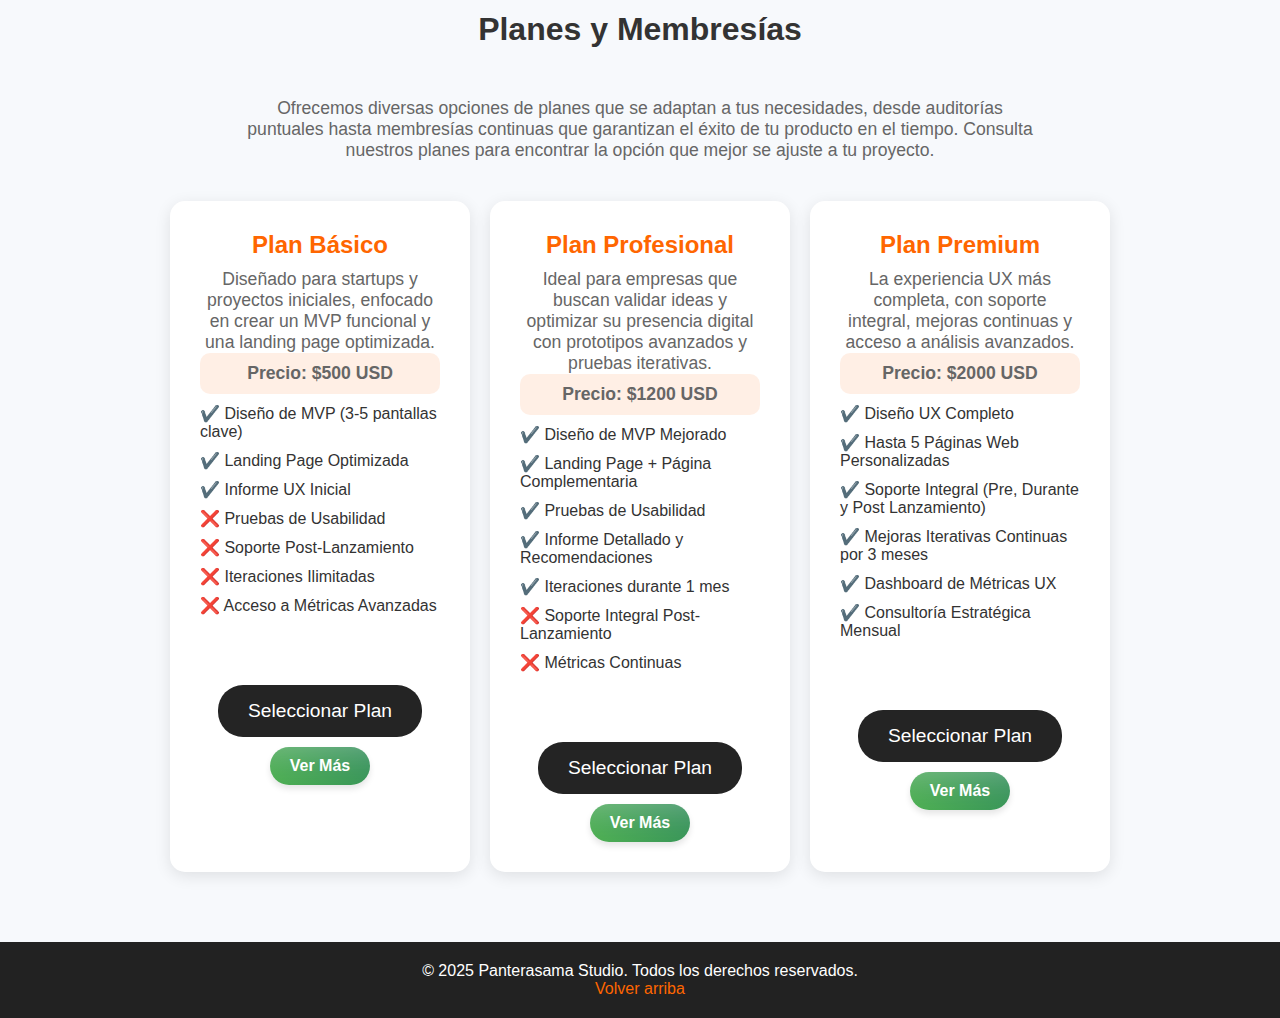
==== commit 60027cc5: "nueva seccion equipo" ====
--- a/quehacemos.html
+++ b/quehacemos.html
@@ -18,6 +18,7 @@
     <div class="menu" id="menu">
         <a href="index.html">Inicio</a>
         <a href="quehacemos.html">¿Qué hacemos?</a>
+        <a href="sobre_nosotros.html">Equipo</a>
  
     </div>
 </nav>
@@ -84,7 +85,158 @@
     </div>
 </section>
 
-
+<h2>Paso a paso del proceso en PanteraSama</h2>
+<div class="value-proposition">
+    <div class="step">
+        <div class="step-icon reclutamiento">📩</div>
+        <div class="step-title">Solicitud</div>
+        <div class="step-desc">El cliente nos contacta con una necesidad específica de diseño UX.</div>
+    </div>
+    <div class="step">
+        <div class="step-icon seleccion">📋</div>
+        <div class="step-title">Reunión Inicial</div>
+        <div class="step-desc">Organizamos una reunión para entender los objetivos, alcance y requisitos del proyecto.</div>
+    </div>
+    <div class="step">
+        <div class="step-icon induccion">🔍</div>
+        <div class="step-title">Investigación</div>
+        <div class="step-desc">Realizamos un análisis de usuarios, benchmarking y recopilación de insights clave.</div>
+    </div>
+    <div class="step">
+        <div class="step-icon capacitacion">✏️</div>
+        <div class="step-title">Ideación y Prototipado</div>
+        <div class="step-desc">Diseñamos wireframes y prototipos de alta fidelidad basados en las necesidades del usuario.</div>
+    </div>
+    <div class="step">
+        <div class="step-icon desarrollo">🧪</div>
+        <div class="step-title">Pruebas de Usabilidad</div>
+        <div class="step-desc">Validamos los prototipos con usuarios reales para iterar y mejorar la experiencia.</div>
+    </div>
+    <div class="step">
+        <div class="step-icon retencion">📂</div>
+        <div class="step-title">Entrega</div>
+        <div class="step-desc">Compartimos entregables finales: diseños, guías de estilo y documentación para el equipo de desarrollo.</div>
+    </div>
+    <div class="step">
+        <div class="step-icon salida">🤝</div>
+        <div class="step-title">Soporte Post-Entrega</div>
+        <div class="step-desc">Ofrecemos soporte adicional durante la implementación tecnológica.</div>
+    </div>
+</div>
+
+<section id="planes" class="section">
+    <h2>Planes y Membresías</h2>
+    <p>Ofrecemos diversas opciones de planes que se adaptan a tus necesidades, desde auditorías puntuales hasta membresías continuas que garantizan el éxito de tu producto en el tiempo. Consulta nuestros planes para encontrar la opción que mejor se ajuste a tu proyecto.</p>
+
+    <div class="plans">
+        <!-- Plan Básico -->
+        <div class="plan-card">
+            <h3>Plan Básico</h3>
+            <p>Diseñado para startups y proyectos iniciales, enfocado en crear un MVP funcional y una landing page optimizada.</p>
+            <p class="plan-price"><strong>Precio: $500 USD</strong></p>
+            <ul>
+                <li>✔️ Diseño de MVP (3-5 pantallas clave)</li>
+                <li>✔️ Landing Page Optimizada</li>
+                <li>✔️ Informe UX Inicial</li>
+                <li>❌ Pruebas de Usabilidad</li>
+                <li>❌ Soporte Post-Lanzamiento</li>
+                <li>❌ Iteraciones Ilimitadas</li>
+                <li>❌ Acceso a Métricas Avanzadas</li>
+            </ul>
+            <a href="https://wa.me/5491128074418?text=Estoy%20interesado%20en%20el%20Plan%20Básico" class="cta-button-secondary">Seleccionar Plan</a>
+            <button class="toggle-details" onclick="toggleDetails('detalle-basico')">Ver Más</button>
+        </div>
+
+        <!-- Plan Profesional -->
+        <div class="plan-card">
+            <h3>Plan Profesional</h3>
+            <p>Ideal para empresas que buscan validar ideas y optimizar su presencia digital con prototipos avanzados y pruebas iterativas.</p>
+            <p class="plan-price"><strong>Precio: $1200 USD</strong></p>
+            <ul>
+                <li>✔️ Diseño de MVP Mejorado</li>
+                <li>✔️ Landing Page + Página Complementaria</li>
+                <li>✔️ Pruebas de Usabilidad</li>
+                <li>✔️ Informe Detallado y Recomendaciones</li>
+                <li>✔️ Iteraciones durante 1 mes</li>
+                <li>❌ Soporte Integral Post-Lanzamiento</li>
+                <li>❌ Métricas Continuas</li>
+            </ul>
+            <a href="https://wa.me/5491128074418?text=Estoy%20interesado%20en%20el%20Plan%20Profesional" class="cta-button-secondary">Seleccionar Plan</a>
+            <button class="toggle-details" onclick="toggleDetails('detalle-profesional')">Ver Más</button>
+        </div>
+
+        <!-- Plan Premium -->
+        <div class="plan-card">
+            <h3>Plan Premium</h3>
+            <p>La experiencia UX más completa, con soporte integral, mejoras continuas y acceso a análisis avanzados.</p>
+            <p class="plan-price"><strong>Precio: $2000 USD</strong></p>
+            <ul>
+                <li>✔️ Diseño UX Completo</li>
+                <li>✔️ Hasta 5 Páginas Web Personalizadas</li>
+                <li>✔️ Soporte Integral (Pre, Durante y Post Lanzamiento)</li>
+                <li>✔️ Mejoras Iterativas Continuas por 3 meses</li>
+                <li>✔️ Dashboard de Métricas UX</li>
+                <li>✔️ Consultoría Estratégica Mensual</li>
+            </ul>
+            <a href="https://wa.me/5491128074418?text=Estoy%20interesado%20en%20el%20Plan%20Premium" class="cta-button-secondary">Seleccionar Plan</a>
+            <button class="toggle-details" onclick="toggleDetails('detalle-premium')">Ver Más</button>
+        </div>
+    </div>
+
+    <!-- Detalles Ocultos -->
+    <div id="detalle-basico" class="details hidden">
+        <h2>Detalle del Plan Básico</h2>
+        <p>El Plan Básico está diseñado para quienes están dando sus primeros pasos en el desarrollo de productos digitales.</p>
+        <ul id="detalle-basico">
+            <li><strong>MVP:</strong> Diseño de un prototipo funcional con 3-5 pantallas clave.</li>
+            <li><strong>Landing Page:</strong> Optimizada para captar leads y probar ideas de negocio.</li>
+            <li><strong>Informe UX:</strong> Análisis inicial para identificar oportunidades y retos del producto.</li>
+        </ul>
+    </div>
+    <div id="detalle-profesional" class="details hidden">
+        <h2>Detalle del Plan Profesional</h2>
+        <p>El Plan Profesional es ideal para empresas que buscan validar conceptos y optimizar la experiencia del usuario.</p>
+        <ul id="detalle-basico">
+            <li><strong>MVP Mejorado:</strong> Prototipos interactivos y pruebas iterativas.</li>
+            <li><strong>Landing Page + Página Complementaria:</strong> Diseño alineado con los objetivos del negocio.</li>
+            <li><strong>Pruebas de Usabilidad:</strong> Evaluaciones para resolver fricciones y mejorar la experiencia.</li>
+            <li><strong>Iteraciones:</strong> Cambios ilimitados durante el primer mes tras la entrega.</li>
+        </ul>
+    </div>
+    <div id="detalle-premium" class="details hidden">
+        <h2>Detalle del Plan Premium</h2>
+        <p>El Plan Premium garantiza una experiencia integral, diseñada para proyectos de alto impacto.</p>
+        <ul id="detalle-basico">
+            <li><strong>Diseño UX Completo:</strong> Desde investigación hasta implementación final.</li>
+            <li><strong>Páginas Personalizadas:</strong> Hasta 5 páginas con branding completo.</li>
+            <li><strong>Soporte Integral:</strong> Incluye pre, durante y post lanzamiento.</li>
+            <li><strong>Mejoras Continuas:</strong> Iteraciones constantes durante 3 meses.</li>
+            <li><strong>Métricas UX:</strong> Dashboard de seguimiento y optimización.</li>
+            <li><strong>Consultoría:</strong> Sesiones estratégicas mensuales para guiar el éxito del proyecto.</li>
+        </ul>
+    </div>
+</section>
+<script>
+    function toggleDetails(id) {
+        const details = document.getElementById(id);
+        details.classList.toggle('hidden');
+    }
+
+    </script>        
+    <script>
+   
+function toggleDetails(id) {
+const details = document.getElementById(id);
+
+// Alternar la visibilidad del contenido
+details.classList.toggle('hidden');
+
+// Si el contenido se muestra, desplazar hacia esa sección
+if (!details.classList.contains('hidden')) {
+    details.scrollIntoView({ behavior: 'smooth', block: 'start' });
+}
+}
+</script>
 <!-- Footer -->
 <footer>
     <p>&copy; 2025 Panterasama Studio. Todos los derechos reservados.</p>
--- a/css/principal.css
+++ b/css/principal.css
@@ -11,7 +11,9 @@
     overflow-x: hidden;
 
 }
-
+h2{
+    text-align: center;
+}
 /* Navbar */
 nav {
 position: fixed;
@@ -486,10 +488,11 @@
 color: #ff6600;
 }
 #nuestro-proceso {
-background: linear-gradient(to right, #a3e1e2, #d1a6e0, #ffffff);
+background-color: #f2f2f2;
 padding: 50px 20px;
 border-radius: 10px;
 box-shadow: 0px 2px 8px rgba(0, 0, 0, 0.1);
+box-shadow: 0px 4px 20px rgba(0, 0, 0, 0.5);
 }
 .process-container {
 position: relative;
@@ -512,12 +515,7 @@
 flex: 1; /* Ocupa el espacio restante */
 text-align: left; /* Alineación a la izquierda */
 }
-/* Degradado en secciones */
-
-#nuestro-proceso {
-    background: #f7e6ff;
-
-}
+
 /* Cambia la clase .service-card */
 .service-card {
 background: transparent; /* Elimina el fondo */
@@ -619,7 +617,7 @@
 background-color:#ccc;
 }
 #section5{
-    background: linear-gradient(135deg, #A85D7E, #C89EAD, #EDEDED, #B4A6B0, #634D6E, #422532); /* Degradado de azul claro a violeta suave y blanco */}
+    background-color: rgb(221, 163, 213); /* Degradado de azul claro a violeta suave y blanco */}
 
 .whatsapp-btn {
 position: fixed;
@@ -1103,7 +1101,7 @@
     color: #ff6600;
     }
     #nuestro-proceso {
-    background: none(to right, #a3e1e2, #d1a6e0, #ffffff);
+    
     padding: 50px 20px;
     border-radius: 10px;
     : 0px 2px 8px rgb(0, 0, 0, 0.1);
@@ -1129,12 +1127,8 @@
     flex: 1; /* Ocupa el espacio restante */
     text-align: left; /* Alineación a la izquierda */
     }
-    /* Degradado en secciones */
-    
-    #nuestro-proceso {
-        background: #f7e6ff;
-    
-    }
+  
+    
     /* Cambia la clase .service-card */
     .service-card {
     background: transparent; /* Elimina el fondo */
@@ -1595,4 +1589,230 @@
     }
     .card-button{
         margin-bottom:30px;
-    }+    }
+    .sobre-nosotros {
+        background: #ffffff;
+        padding: 60px 20px;
+        text-align: center;
+        margin: 20px auto;
+        border-radius: 10px;
+        max-width: 1200px;
+        box-shadow: 0 4px 10px rgba(0, 0, 0, 0.1);
+    }
+    
+    .sobre-nosotros h1 {
+        font-size: 2.5rem;
+        color: #222;
+        margin-bottom: 20px;
+    }
+    
+    .sobre-nosotros p {
+        font-size: 1.2rem;
+        color: #555;
+        margin-bottom: 30px;
+    }
+    
+    .sobre-nosotros h2 {
+        font-size: 2rem;
+        color: #222;
+        margin-top: 40px;
+        margin-bottom: 20px;
+    }
+    
+    .sobre-nosotros ul {
+        list-style: none;
+        padding: 0;
+        margin: 0 auto;
+        max-width: 800px;
+        text-align: left;
+    }
+    
+    .sobre-nosotros ul li {
+        margin-bottom: 15px;
+        font-size: 1rem;
+        color: #444;
+        display: flex;
+        align-items: center;
+    }
+    
+    .sobre-nosotros ul li::before {
+        content: "✔";
+        color: #ff6600;
+        margin-right: 10px;
+        font-size: 1.2rem;
+    }
+    
+    /* Call-to-Action Button */
+    .sobre-nosotros .btn {
+        display: inline-block;
+        margin-top: 30px;
+        padding: 10px 25px;
+        font-size: 1rem;
+        color: white;
+        background-color: #ff6600;
+        border: none;
+        border-radius: 25px;
+        text-decoration: none;
+        font-weight: 600;
+        box-shadow: 0px 4px 6px rgba(0, 0, 0, 0.1);
+        transition: background-color 0.3s, transform 0.3s;
+    }
+    
+    .sobre-nosotros .btn:hover {
+        background-color: #e65500;
+        transform: translateY(-2px);
+    }
+    
+    /* Footer Styling */
+    footer {
+        background: #222;
+        color: white;
+        padding: 20px;
+        text-align: center;
+        margin-top: 20px;
+    }
+    
+    footer a {
+        color: #ff6600;
+        text-decoration: none;
+        font-weight: 500;
+    }
+    
+    footer a:hover {
+        text-decoration: underline;
+    }
+    
+    /* Responsiveness */
+    @media (max-width: 768px) {
+        .sobre-nosotros h1 {
+            font-size: 2rem;
+        }
+    
+        .sobre-nosotros p,
+        .sobre-nosotros ul li {
+            font-size: 1rem;
+        }
+    
+        .sobre-nosotros .btn {
+            font-size: 0.9rem;
+            padding: 8px 20px;
+        }
+    }
+    .value-proposition {
+        display: flex;
+        flex-wrap: wrap;
+        justify-content: space-around;
+        gap: 20px;
+        margin: 40px 0;
+    }
+    
+    .step {
+        flex: 1;
+        max-width: 200px;
+        background: white;
+        border-radius: 10px;
+        padding: 20px;
+        box-shadow: 0 4px 10px rgba(0, 0, 0, 0.1);
+        text-align: center;
+        transition: transform 0.3s, box-shadow 0.3s;
+    }
+    
+    .step:hover {
+        transform: translateY(-5px);
+        box-shadow: 0 6px 15px rgba(0, 0, 0, 0.2);
+    }
+    
+    .step-icon {
+        font-size: 3rem;
+        margin-bottom: 15px;
+        display: flex;
+        justify-content: center;
+        align-items: center;
+        width: 60px;
+        height: 60px;
+        margin: 0 auto;
+        color: white;
+        border-radius: 50%;
+    }
+    
+    .step-title {
+        font-size: 1.2rem;
+        font-weight: bold;
+        margin-bottom: 10px;
+        color: #333;
+    }
+    
+    .step-desc {
+        font-size: 0.9rem;
+        color: #555;
+        line-height: 1.5;
+    }
+    
+    /* Custom Colors */
+    .reclutamiento { background-color: #fbbd5a; }
+    .seleccion { background-color: #f06060; }
+    .induccion { background-color: #8a83d8; }
+    .capacitacion { background-color: #5ab8fb; }
+    .desarrollo { background-color: #f2873c; }
+    .retencion { background-color: #80c68b; }
+    .salida { background-color: #ca80c6; }
+    
+    /* Responsive Design */
+    @media (max-width: 768px) {
+        .value-proposition {
+            flex-direction: column;
+            align-items: center;
+        }
+    
+        .step {
+            max-width: 300px;
+            margin-bottom: 20px;
+        }
+    }
+    .hidden {
+        display: none;
+    }
+    .details {
+        margin-top: 20px;
+        border-top: 1px solid #ccc;
+        padding-top: 10px;
+        animation: fadeIn 0.3s ease-in-out;
+    }
+    @keyframes fadeIn {
+        from {
+            opacity: 0;
+        }
+        to {
+            opacity: 1;
+        }
+    }
+    .toggle-details {
+    display: inline-block;
+    margin-top: 10px;
+    padding: 10px 20px;
+    font-size: 16px;
+    font-weight: bold;
+    color: #ffffff;
+    background: linear-gradient(45deg, #4CAF50, #2E8B57);
+    border: none;
+    border-radius: 25px;
+    box-shadow: 0 4px 6px rgba(0, 0, 0, 0.1);
+    cursor: pointer;
+    transition: all 0.3s ease;
+    text-decoration: none;
+    text-align: center;
+}
+
+.toggle-details:hover {
+    background: linear-gradient(45deg, #66BB6A, #3CB371);
+    box-shadow: 0 6px 10px rgba(0, 0, 0, 0.2);
+    transform: translateY(-2px);
+}
+
+.toggle-details:active {
+    transform: translateY(2px);
+    box-shadow: 0 2px 4px rgba(0, 0, 0, 0.1);
+}
+#detalle-basico{
+    text-align: center;
+}    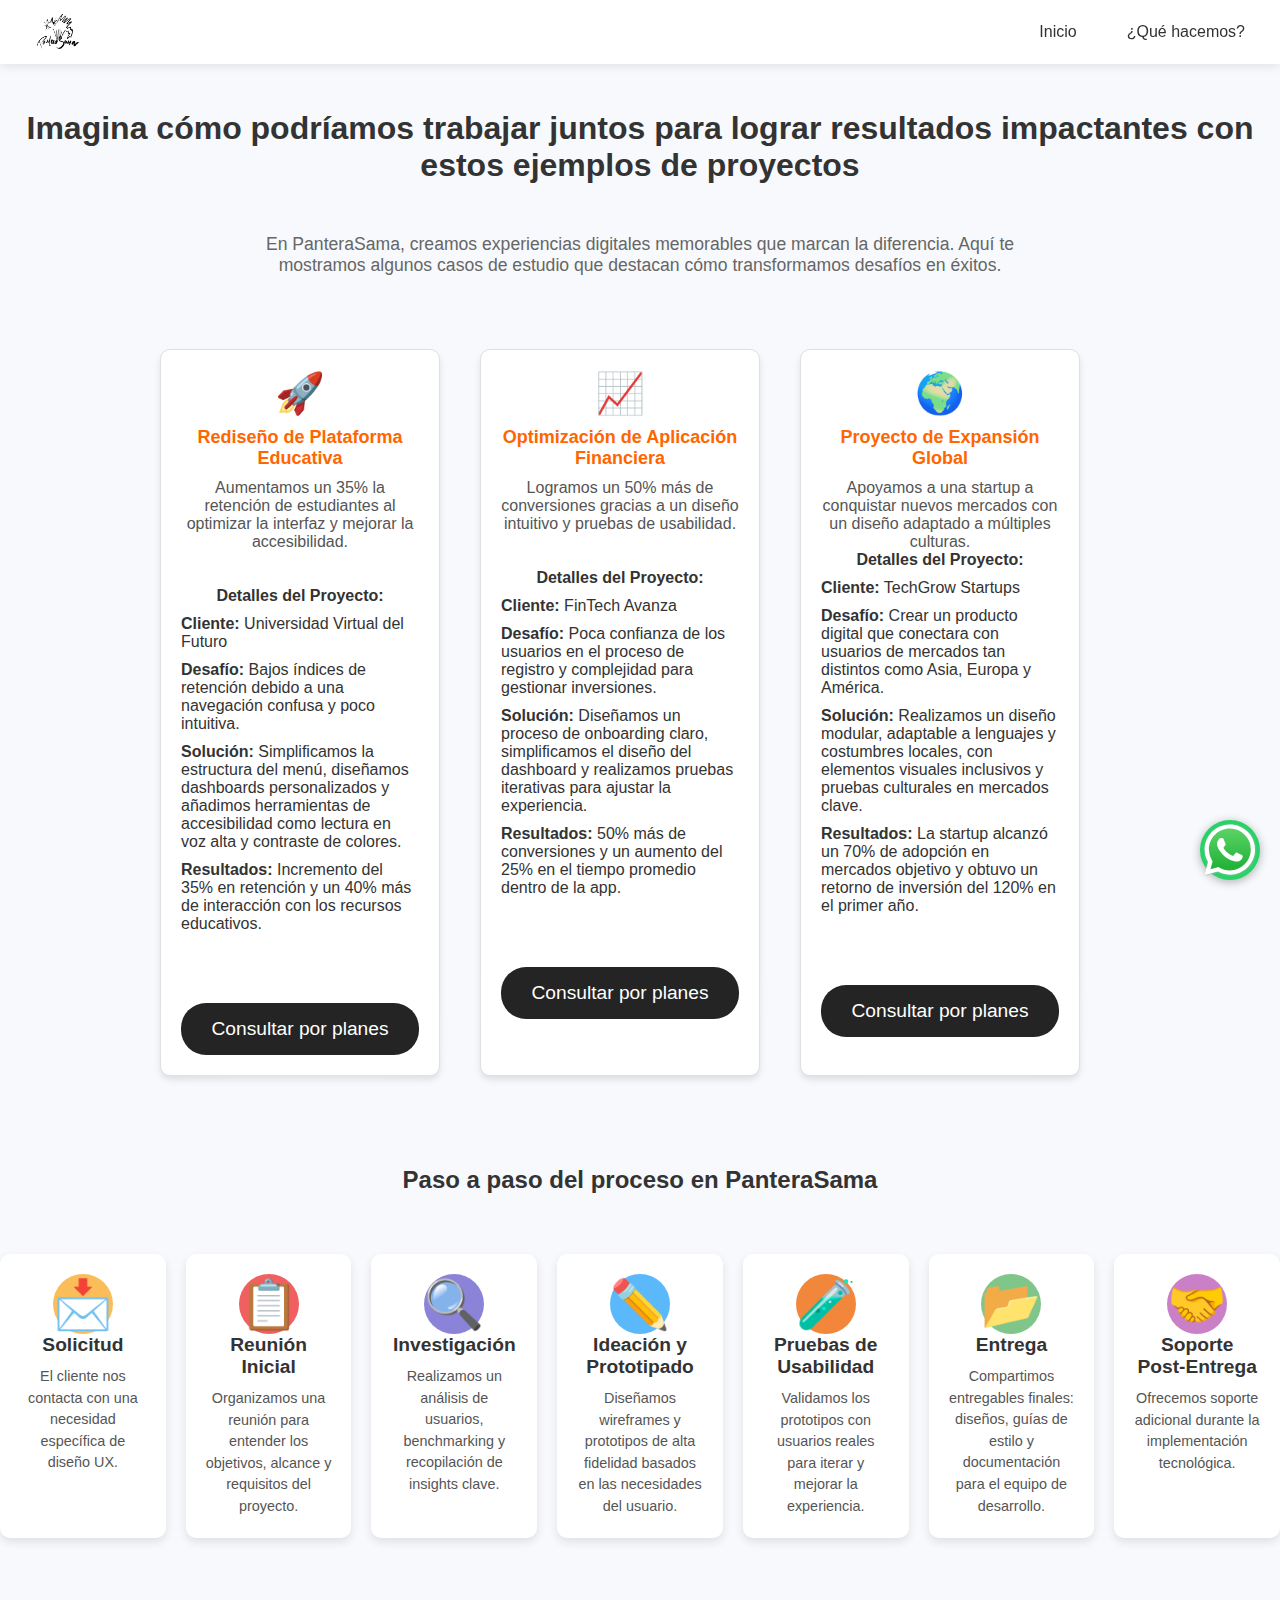
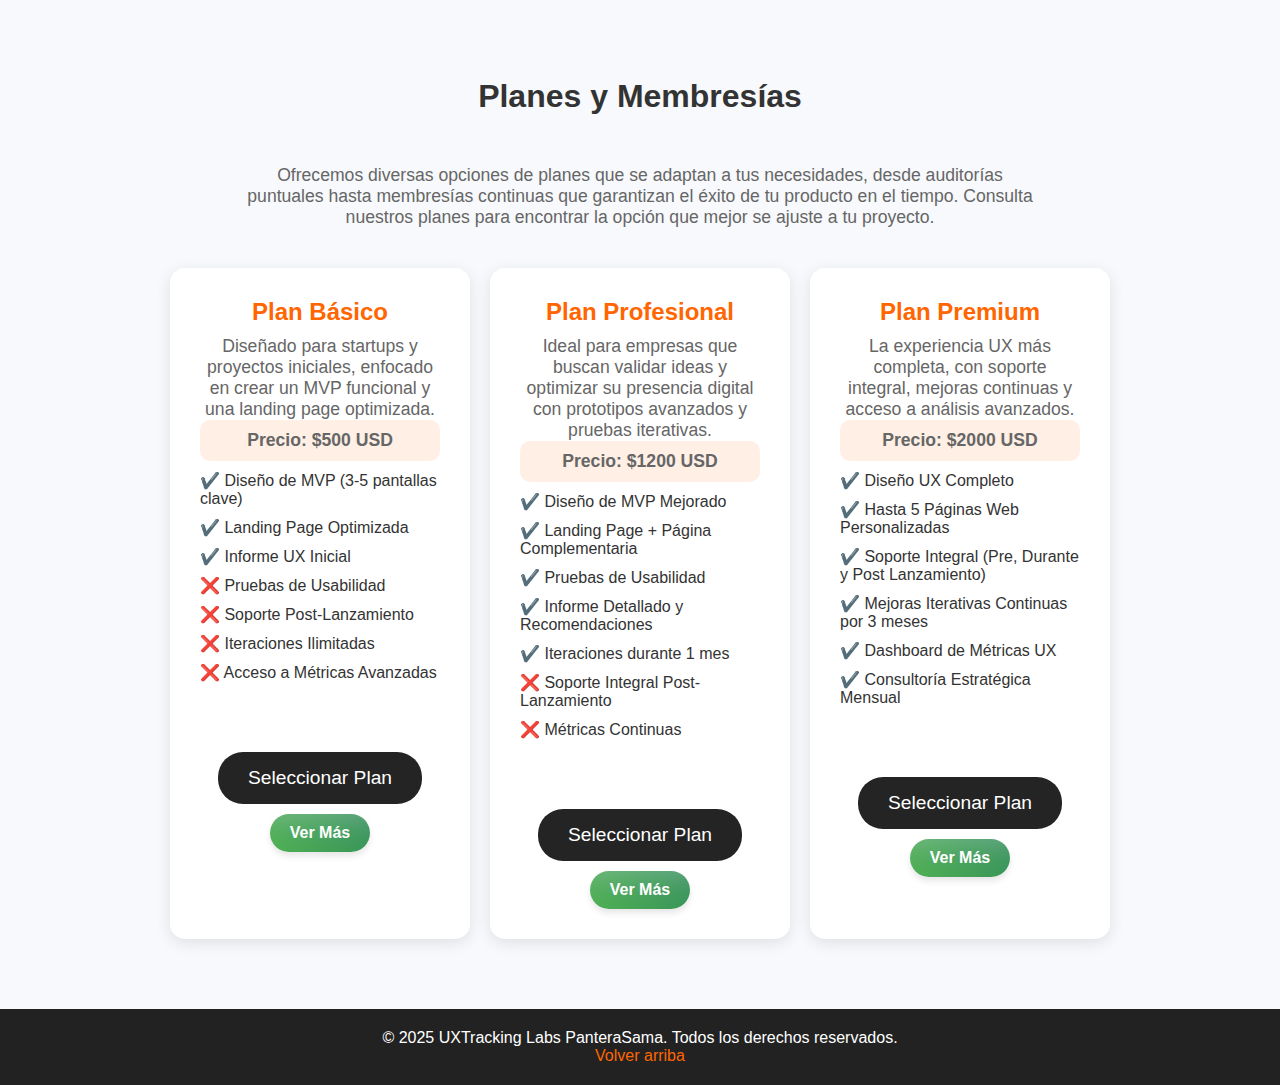
==== commit c9c8a019: "commit" ====
--- a/quehacemos.html
+++ b/quehacemos.html
@@ -12,13 +12,12 @@
 <!-- Navbar -->
 <nav>
     <div class="logo">
-        <img src="assets/logo.png" alt="Logo" />
+      <a href="index.html"><img src="assets/logo.png" alt="Logo" /></a>  
     </div>
     <div class="menu-toggle" id="menu-toggle">☰</div>
     <div class="menu" id="menu">
         <a href="index.html">Inicio</a>
         <a href="quehacemos.html">¿Qué hacemos?</a>
-        <a href="sobre_nosotros.html">Equipo</a>
  
     </div>
 </nav>
@@ -37,7 +36,6 @@
             <div class="card-icon">🚀</div>
             <h3 class="card-title">Rediseño de Plataforma Educativa</h3>
             <p class="card-paragraph">Aumentamos un 35% la retención de estudiantes al optimizar la interfaz y mejorar la accesibilidad.<br><br><br></p>
-            <a href="#" class="card-button">Leer más</a>
             <div class="card-details">
                 <h4>Detalles del Proyecto:</h4>
                 <ul>
@@ -46,6 +44,8 @@
                     <li><strong>Solución:</strong> Simplificamos la estructura del menú, diseñamos dashboards personalizados y añadimos herramientas de accesibilidad como lectura en voz alta y contraste de colores.</li>
                     <li><strong>Resultados:</strong> Incremento del 35% en retención y un 40% más de interacción con los recursos educativos.</li>
                 </ul>
+                <a href="https://wa.me/5491128074418?text=Estoy%20interesado%20en%20el%20Plan%20" class="cta-button-secondary"> Consultar por planes</a>
+
             </div>
         </div>
 
@@ -54,7 +54,6 @@
             <div class="card-icon">📈</div>
             <h3 class="card-title">Optimización de Aplicación Financiera</h3>
             <p class="card-paragraph">Logramos un 50% más de conversiones gracias a un diseño intuitivo y pruebas de usabilidad.<br><br><br></p>
-            <a href="#" class="card-button">Leer más</a>
             <div class="card-details">
                 <h4>Detalles del Proyecto:</h4>
                 <ul>
@@ -63,6 +62,8 @@
                     <li><strong>Solución:</strong> Diseñamos un proceso de onboarding claro, simplificamos el diseño del dashboard y realizamos pruebas iterativas para ajustar la experiencia.</li>
                     <li><strong>Resultados:</strong> 50% más de conversiones y un aumento del 25% en el tiempo promedio dentro de la app.</li>
                 </ul>
+                <a href="https://wa.me/5491128074418?text=Estoy%20interesado%20en%20el%20Plan%20" class="cta-button-secondary"> Consultar por planes</a>
+
             </div>
         </div>
 
@@ -71,7 +72,6 @@
             <div class="card-icon">🌍</div>
             <h3 class="card-title">Proyecto de Expansión Global</h3>
             <p class="card-paragraph">Apoyamos a una startup a conquistar nuevos mercados con un diseño adaptado a múltiples culturas.</p>
-            <a href="#" class="card-button">Leer más</a><br>
             <div class="card-details">
                 <h4>Detalles del Proyecto:</h4>
                 <ul>
@@ -80,6 +80,8 @@
                     <li><strong>Solución:</strong> Realizamos un diseño modular, adaptable a lenguajes y costumbres locales, con elementos visuales inclusivos y pruebas culturales en mercados clave.</li>
                     <li><strong>Resultados:</strong> La startup alcanzó un 70% de adopción en mercados objetivo y obtuvo un retorno de inversión del 120% en el primer año.</li>
                 </ul>
+                <a href="https://wa.me/5491128074418?text=Estoy%20interesado%20en%20el%20Plan%20" class="cta-button-secondary"> Consultar por planes</a>
+
             </div>
         </div>
     </div>
@@ -239,7 +241,7 @@
 </script>
 <!-- Footer -->
 <footer>
-    <p>&copy; 2025 Panterasama Studio. Todos los derechos reservados.</p>
+    <p>&copy; 2025 UXTracking Labs PanteraSama. Todos los derechos reservados.</p>
     <a href="#exitos">Volver arriba</a>
 </footer>
 
--- a/css/principal.css
+++ b/css/principal.css
@@ -38,28 +38,16 @@
 margin-left: auto; /* Empuja el menú al final (derecha) */
 }
 
-nav a {
-margin: 0 15px;
-color: #333;
-text-decoration: none;
-font-weight: 500;
-font-size: 1rem;
-transition: color 0.3s;
-}
+
 
 nav a:hover {
 color: #ff6600;
 }
-.menu-toggle {
-    display: none;
-    cursor: pointer;
-}
+
 .menu {
     display: flex;
 }
-.menu.hidden {
-    display: none;
-}
+
 /* Secciones */
 .section {
     padding: 80px 20px;
@@ -219,6 +207,7 @@
     justify-content: center;
     gap: 20px;
     margin-top: 40px;
+    text-align: center;
 }
 .benefit-card, .service-card {
     background: white;
@@ -335,21 +324,7 @@
     margin: 0 10px;
 }
 /* Responsive Styles */
-@media (max-width: 768px) {
-    .menu {
-        display: none;
-        flex-direction: column;
-        position: absolute;
-        top: 60px;
-        right: 0;
-        background: white;
-        width: 200px;
-        border: 1px solid #ccc;
-    }
-    .menu-toggle {
-        display: block;
-    }
-}
+
 #planes {
 background: #f7f9fc;
 padding: 50px 20px;
@@ -617,7 +592,7 @@
 background-color:#ccc;
 }
 #section5{
-    background-color: rgb(221, 163, 213); /* Degradado de azul claro a violeta suave y blanco */}
+    background-color: rgb(255, 221, 252); /* Degradado de azul claro a violeta suave y blanco */}
 
 .whatsapp-btn {
 position: fixed;
@@ -680,7 +655,7 @@
     justify-content: space-between;
     align-items: center;
     z-index: 10;
-    : 0 2px 10px rgb(0, 0, 0, 0.1);
+    box-shadow : 0 2px 10px rgb(0, 0, 0, 0.1);
     }
     
     .logo img {
@@ -705,16 +680,7 @@
     nav a:hover {
     color: #ff6600;
     }
-    .menu-toggle {
-        display: none;
-        cursor: pointer;
-    }
-    .menu {
-        display: flex;
-    }
-    .menu.hidden {
-        display: none;
-    }
+
     /* Secciones */
     .section {
         padding: 80px 20px;
@@ -790,7 +756,7 @@
         border-radius: 25px;
         margin-top: 50px;
         transition: background-color 0.3s;
-        : 5px 5px 50px rgb(255, 255, 255, 0.5); 
+        box-shadow : 5px 5px 50px rgb(255, 255, 255, 0.5); 
     }
     
     .cta-button-secondary:hover {
@@ -835,7 +801,7 @@
     }
     .benefit-card, .service-card {
         background: white;
-        : 0px 4px 8px rgb(0, 0, 0, 0.1);
+        box-shadow : 0px 4px 8px rgb(0, 0, 0, 0.1);
         padding: 20px;
         border-radius: 15px;
         width: 300px;
@@ -863,7 +829,7 @@
     
     .plan-card {
     background: white;
-    : 0px 4px 8px rgb(0, 0, 0, 0.1);
+    box-shadow   : 0px 4px 8px rgb(0, 0, 0, 0.1);
     padding: 20px;
     border-radius: 15px;
     width: 300px;
@@ -925,7 +891,7 @@
         display: flex;
         justify-content: space-between;
         align-items: center;
-        : 0px 2px 4px rgb(0, 0, 0, 0.1);
+        box-shadow  : 0px 2px 4px rgb(0, 0, 0, 0.1);
     }
     .faq-answer {
         display: none;
@@ -933,7 +899,7 @@
         background: #f9f9f9;
         border-radius: 5px;
         margin-top: 5px;
-        : 0px 2px 4px rgb(0, 0, 0, 0.1);
+        box-shadow: 0px 2px 4px rgb(0, 0, 0, 0.1);
     }
     /* Footer */
     footer {
@@ -948,21 +914,7 @@
         margin: 0 10px;
     }
     /* Responsive Styles */
-    @media (max-width: 768px) {
-        .menu {
-            display: none;
-            flex-direction: column;
-            position: absolute;
-            top: 60px;
-            right: 0;
-            background: white;
-            width: 200px;
-            border: 1px solid #ccc;
-        }
-        .menu-toggle {
-            display: block;
-        }
-    }
+
     #planes {
     background: #f7f9fc;
     padding: 50px 20px;
@@ -972,7 +924,7 @@
     
     .plan-card {
     background: white;
-    : 0px 4px 16px rgb(0, 0, 0, 0.1);
+    box-shadow: 0px 4px 16px rgb(0, 0, 0, 0.1);
     padding: 30px;
     border-radius: 15px;
     width: 300px;
@@ -1028,7 +980,7 @@
     p.plan-price{margin-top:20px;margin-bottom:20px;}
     .service-card {
     background: white;
-    : 0px 8px 16px rgb(0, 0, 0, 0.1);
+    box-shadow: 0px 8px 16px rgb(0, 0, 0, 0.1);
     padding: 20px;
     border-radius: 15px;
     width: 300px;
@@ -1038,7 +990,7 @@
     
     .service-card:hover {
     transform: translateY(-5px);
-    : 0px 12px 24px rgb(0, 0, 0, 0.2); /* Sombra más pronunciada al hacer hover */
+    box-shadow  : 0px 12px 24px rgb(0, 0, 0, 0.2); /* Sombra más pronunciada al hacer hover */
     }
     
     .service-icon {
@@ -1058,7 +1010,7 @@
     }
     .service-card {
         background: white;
-        : 0px 8px 16px rgb(0, 0, 0, 0.1);
+        box-shadow : 0px 8px 16px rgb(0, 0, 0, 0.1);
         padding: 20px;
         border-radius: 15px;
         text-align: center;
@@ -1086,7 +1038,7 @@
     padding: 20px;
     background: none(to right, #a3e1e2, #d1a6e0, #ffffff);
     border-radius: 10px;
-    : 0px 2px 8px rgb(0, 0, 0, 0.1);
+    box-shadow: 0px 2px 8px rgb(0, 0, 0, 0.1);
     }
     
     .step {
@@ -1094,7 +1046,7 @@
     padding: 15px;
     
     border-radius: 5px;
-    : 0px 2px 4px rgb(0, 0, 0, 0.1);
+    box-shadow: 0px 2px 4px rgb(0, 0, 0, 0.1);
     }
     
     .step h3 {
@@ -1104,7 +1056,7 @@
     
     padding: 50px 20px;
     border-radius: 10px;
-    : 0px 2px 8px rgb(0, 0, 0, 0.1);
+    box-shadow : 0px 2px 8px rgb(0, 0, 0, 0.1);
     }
     .process-container {
     position: relative;
@@ -1132,7 +1084,7 @@
     /* Cambia la clase .service-card */
     .service-card {
     background: transparent; /* Elimina el fondo */
-    : none; /* Elimina la sombra */
+    box-shadow: none; /* Elimina la sombra */
     padding: 20px; /* Mantiene el espaciado interno */
     text-align: center; /* Centra el texto */
     transition: transform 0.3s; /* Mantiene la transición */
@@ -1173,7 +1125,7 @@
     background-color: white; /* Fondo blanco para las tarjetas */
     width: calc(25% - 10px); /* Ancho de la tarjeta ajustado para 4 en una fila, restando margen */
     margin: 5px; /* Espacio entre las tarjetas */
-    : 0 4px 8px rgb(0, 0, 0, 0.1); /* Sombra más suave */
+    box-shadow: 0 4px 8px rgb(0, 0, 0, 0.1); /* Sombra más suave */
     transition: transform 0.2s; /* Transición suave para efectos */
     text-align: center; /* Centrar el texto dentro de la tarjeta */
     }
@@ -1245,7 +1197,7 @@
     align-items: center;
     justify-content: center;
     font-size: 30px;
-    : 0px 2px 10px rgb(0, 0, 0, 0.3);
+    box-shadow : 0px 2px 10px rgb(0, 0, 0, 0.3);
     cursor: pointer;
     z-index: 1000;
     text-decoration: none;
@@ -1308,7 +1260,7 @@
         justify-content: space-between;
         align-items: center;
         z-index: 10;
-        : 0 2px 10px rgb(0, 0, 0, 0.1);
+        box-shadow   : 0 2px 10px rgb(0, 0, 0, 0.1);
     }
     
     .logo img {
@@ -1334,10 +1286,6 @@
         color: #ff6600;
     }
     
-    .menu-toggle {
-        display: none;
-        cursor: pointer;
-    }
     
     /* Hero */
     #hero {
@@ -1384,7 +1332,7 @@
     /* Tarjetas */
     .card {
         background: white;
-        : 0px 4px 8px rgb(0, 0, 0, 0.1);
+        box-shadow: 0px 4px 8px rgb(0, 0, 0, 0.1);
         padding: 20px;
         border-radius: 10px;
         width: 300px;
@@ -1437,21 +1385,11 @@
     }
     
     @media (max-width: 768px) {
-        .menu {
-            display: none;
-        }
-    
-        .menu-toggle {
-            display: block;
-        }
-    
+
         .card {
             width: 100%;
         }
-    
-        nav a {
-            font-size: 0.9rem;
-        }
+ 
     }
     
     @media (max-width: 576px) {
@@ -1467,10 +1405,7 @@
             flex-direction: column;
             align-items: flex-start;
         }
-    
-        .menu-toggle {
-            margin-bottom: 10px;
-        }
+ 
     
         footer {
             font-size: 0.9rem;
@@ -1499,14 +1434,7 @@
     }
     
     @media (max-width: 768px) {
-        .menu {
-            display: none;
-        }
-    
-        .menu-toggle {
-            display: block;
-        }
-    
+
         .card {
             width: 100%;
         }
@@ -1515,34 +1443,7 @@
             font-size: 0.9rem;
         }
     }
-    
-    @media (max-width: 576px) {
-        #hero h1 {
-            font-size: 2rem;
-        }
-    
-        #hero p {
-            font-size: 0.9rem;
-        }
-    
-        nav {
-            flex-direction: column;
-            align-items: flex-start;
-        }
-    
-        .menu-toggle {
-            margin-bottom: 10px;
-        }
-    
-        footer {
-            font-size: 0.9rem;
-        }
-    
-        .card-container {
-            flex-direction: column;
-            align-items: center;
-        }
-    }
+
     
     /* Responsiveness for Plans Section */
     @media (max-width: 1200px) {
@@ -1815,4 +1716,150 @@
 }
 #detalle-basico{
     text-align: center;
-}    +}    
+/* General Styles */
+
+nav {
+    display: flex;
+    justify-content: space-between;
+    align-items: center;
+    padding: 10px 20px;
+    background-color: white;
+    color:#333;
+}
+
+.logo img {
+    height: 40px;
+}
+
+.menu {
+    display: flex;
+    gap: 20px;
+}
+
+.menu a {
+    text-decoration: none;
+}
+
+.menu a:hover {
+    text-decoration: underline;
+}
+
+/* Menu Toggle Button */
+.menu-toggle {
+    display: none;
+    font-size: 24px;
+    cursor: pointer;
+}
+
+/* Modal Styles */
+.menu-modal {
+    display: none;
+    position: fixed;
+    top: 0;
+    right: 0;
+    width: 100%;
+    height: 100%;
+    background-color: rgba(0, 0, 0, 0.8);
+    justify-content: flex-end;
+    align-items: center;
+    z-index: 1000;
+}
+
+.menu-modal.show {
+    display: flex;
+}
+
+.menu-content {
+    background-color: #fff;
+    width: 250px;
+    height: 100%;
+    display: flex;
+    flex-direction: column;
+    padding: 20px;
+    box-shadow: -2px 0 5px rgba(0, 0, 0, 0.5);
+}
+
+.menu-content a {
+    color: #333;
+    margin-bottom: 15px;
+    text-decoration: none;
+    font-size: 18px;
+}
+
+.menu-content a:hover {
+    text-decoration: underline;
+}
+
+.close-modal {
+    align-self: flex-end;
+    font-size: 24px;
+    cursor: pointer;
+    color: #333;
+    margin-bottom: 20px;
+}
+
+nav a {
+    margin: 0 15px;
+    color: #333;
+    text-decoration: none;
+    font-weight: 500;
+    font-size: 1rem;
+    transition: color 0.3s;
+    }.card-container {
+        display: flex;
+        flex-wrap: wrap;
+        justify-content: center;
+        gap: 20px;
+    }
+
+    .card {
+        flex: 1 1 calc(25% - 20px); /* 4 tarjetas en fila, ajustando espacios */
+        background: #fff;
+        padding: 20px;
+        border-radius: 10px;
+        text-align: center;
+        box-shadow: 0px 4px 6px rgba(0, 0, 0, 0.1);
+        max-width: 280px; /* Para evitar que sean demasiado anchas en pantallas grandes */
+    }
+
+    .card-icon {
+        font-size: 40px;
+    }
+
+    .card-title {
+        font-size: 18px;
+        margin: 10px 0;
+    }
+
+    .card-paragraph {
+        font-size: 14px;
+        color: #666;
+    }
+
+    .card-button {
+        display: inline-block;
+        margin-top: 10px;
+        padding: 10px 15px;
+        background-color: #007bff;
+        color: #fff;
+        text-decoration: none;
+        border-radius: 5px;
+    }
+
+    /* Responsivo */
+    @media (max-width: 1024px) {
+        .card {
+            flex: 1 1 calc(50% - 20px); /* 2 tarjetas por fila en tablets */
+        }
+    }
+
+    @media (max-width: 600px) {
+        .card {
+            flex: 1 1 100%; /* Una tarjeta por fila en móviles */
+        }
+    }
+    .process-container img{
+        background-size: cover;
+        width:90%;
+    }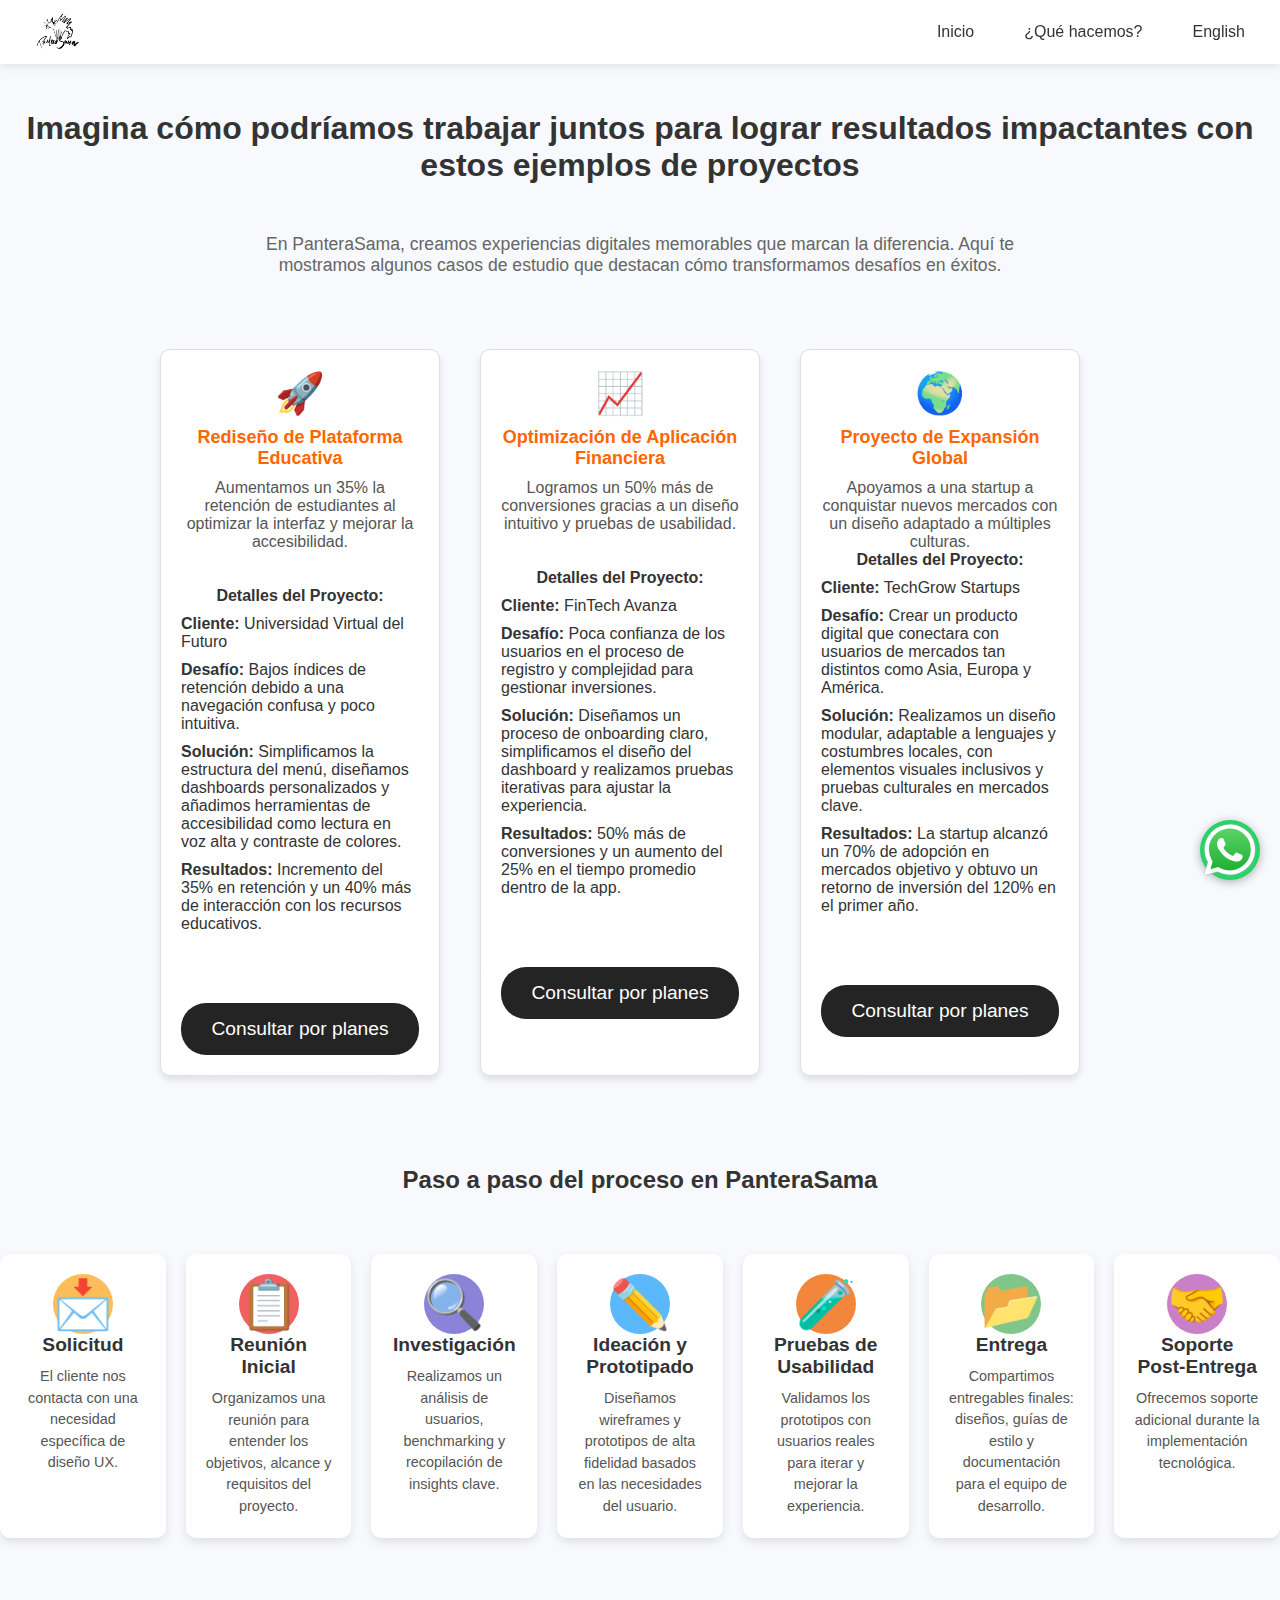
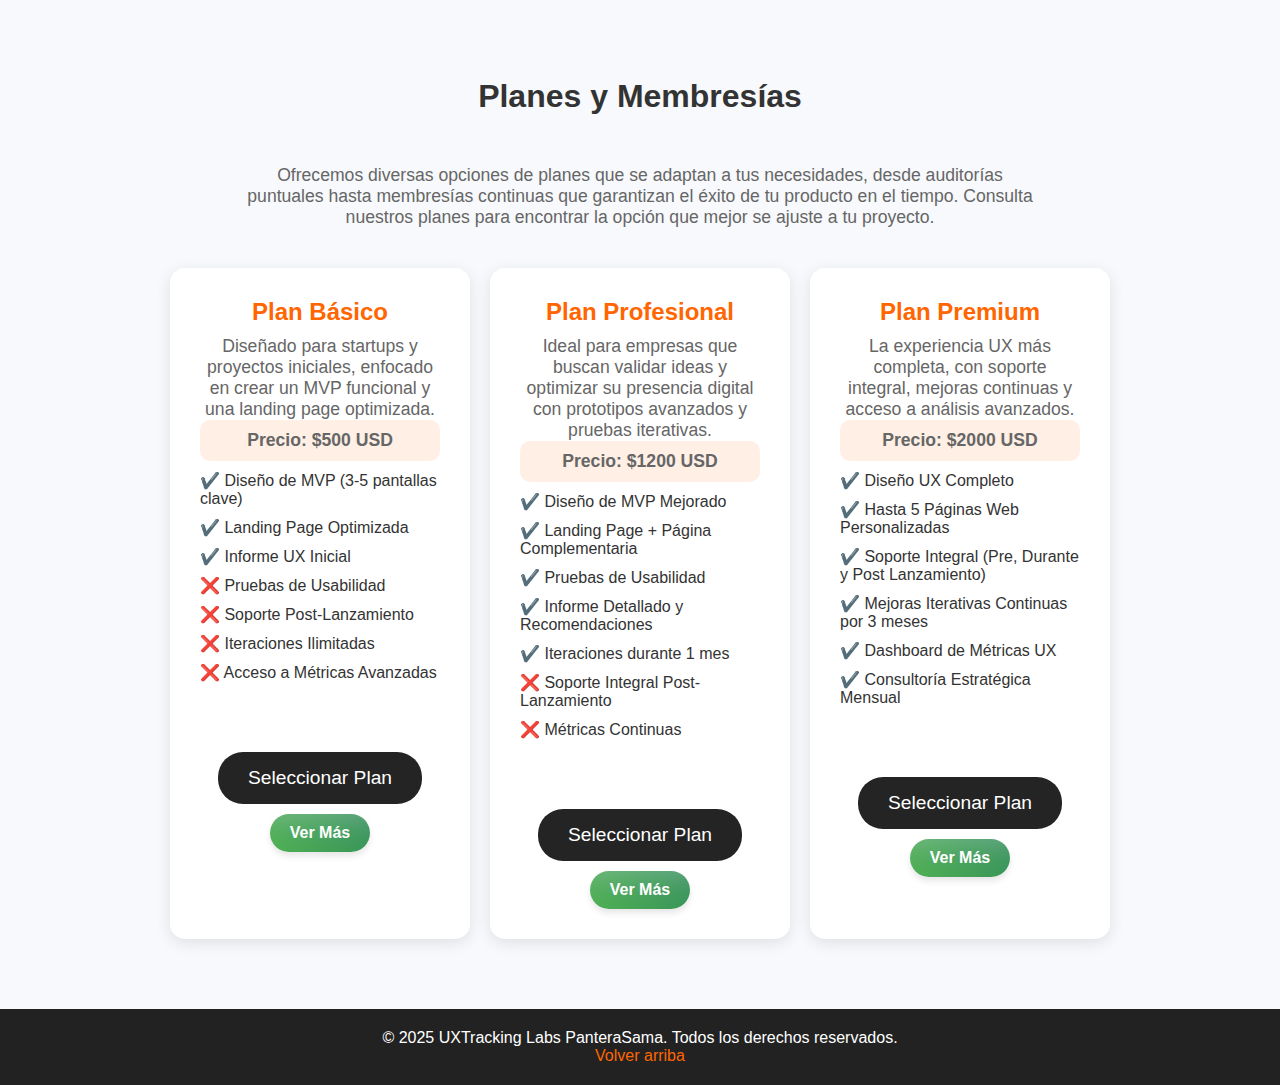
==== commit b8a5ea46: "ingles" ====
--- a/quehacemos.html
+++ b/quehacemos.html
@@ -18,6 +18,8 @@
     <div class="menu" id="menu">
         <a href="index.html">Inicio</a>
         <a href="quehacemos.html">¿Qué hacemos?</a>
+        <a href="quehacemos_en.html">English</a>
+
  
     </div>
 </nav>
